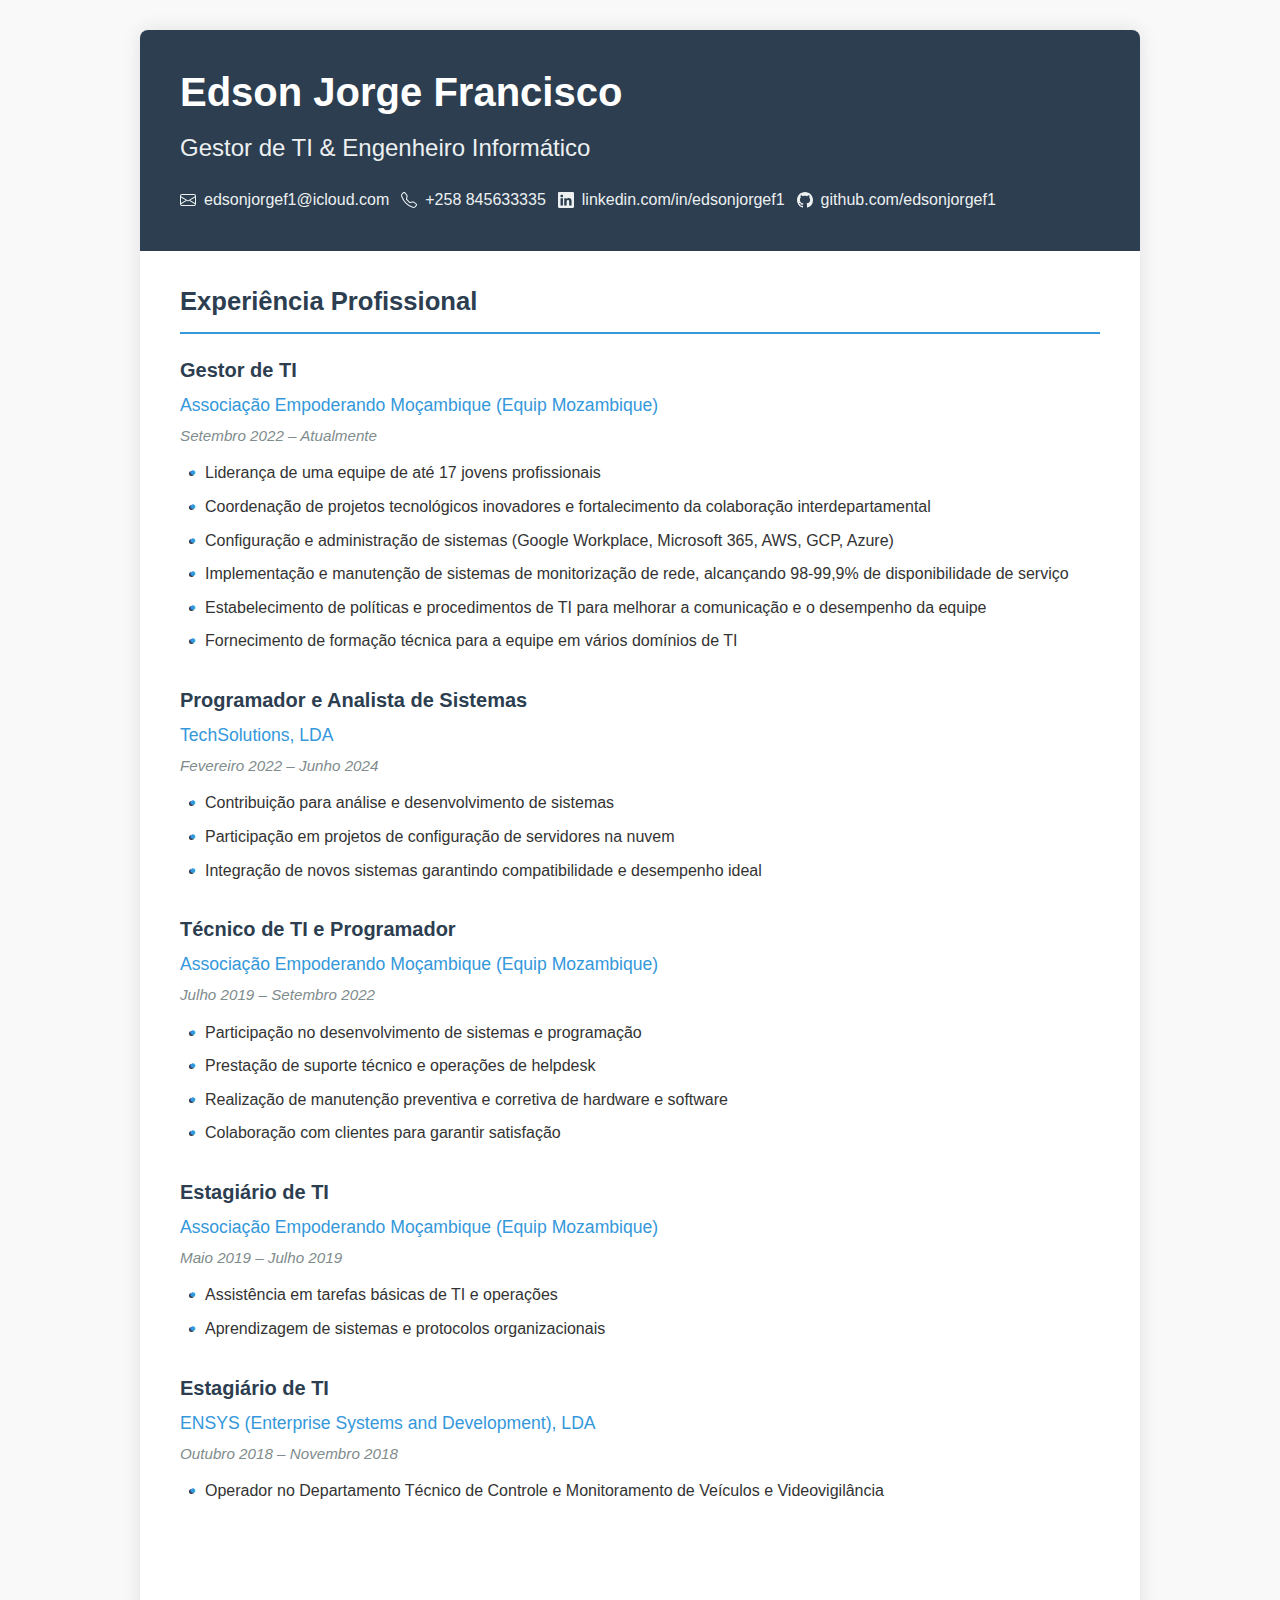
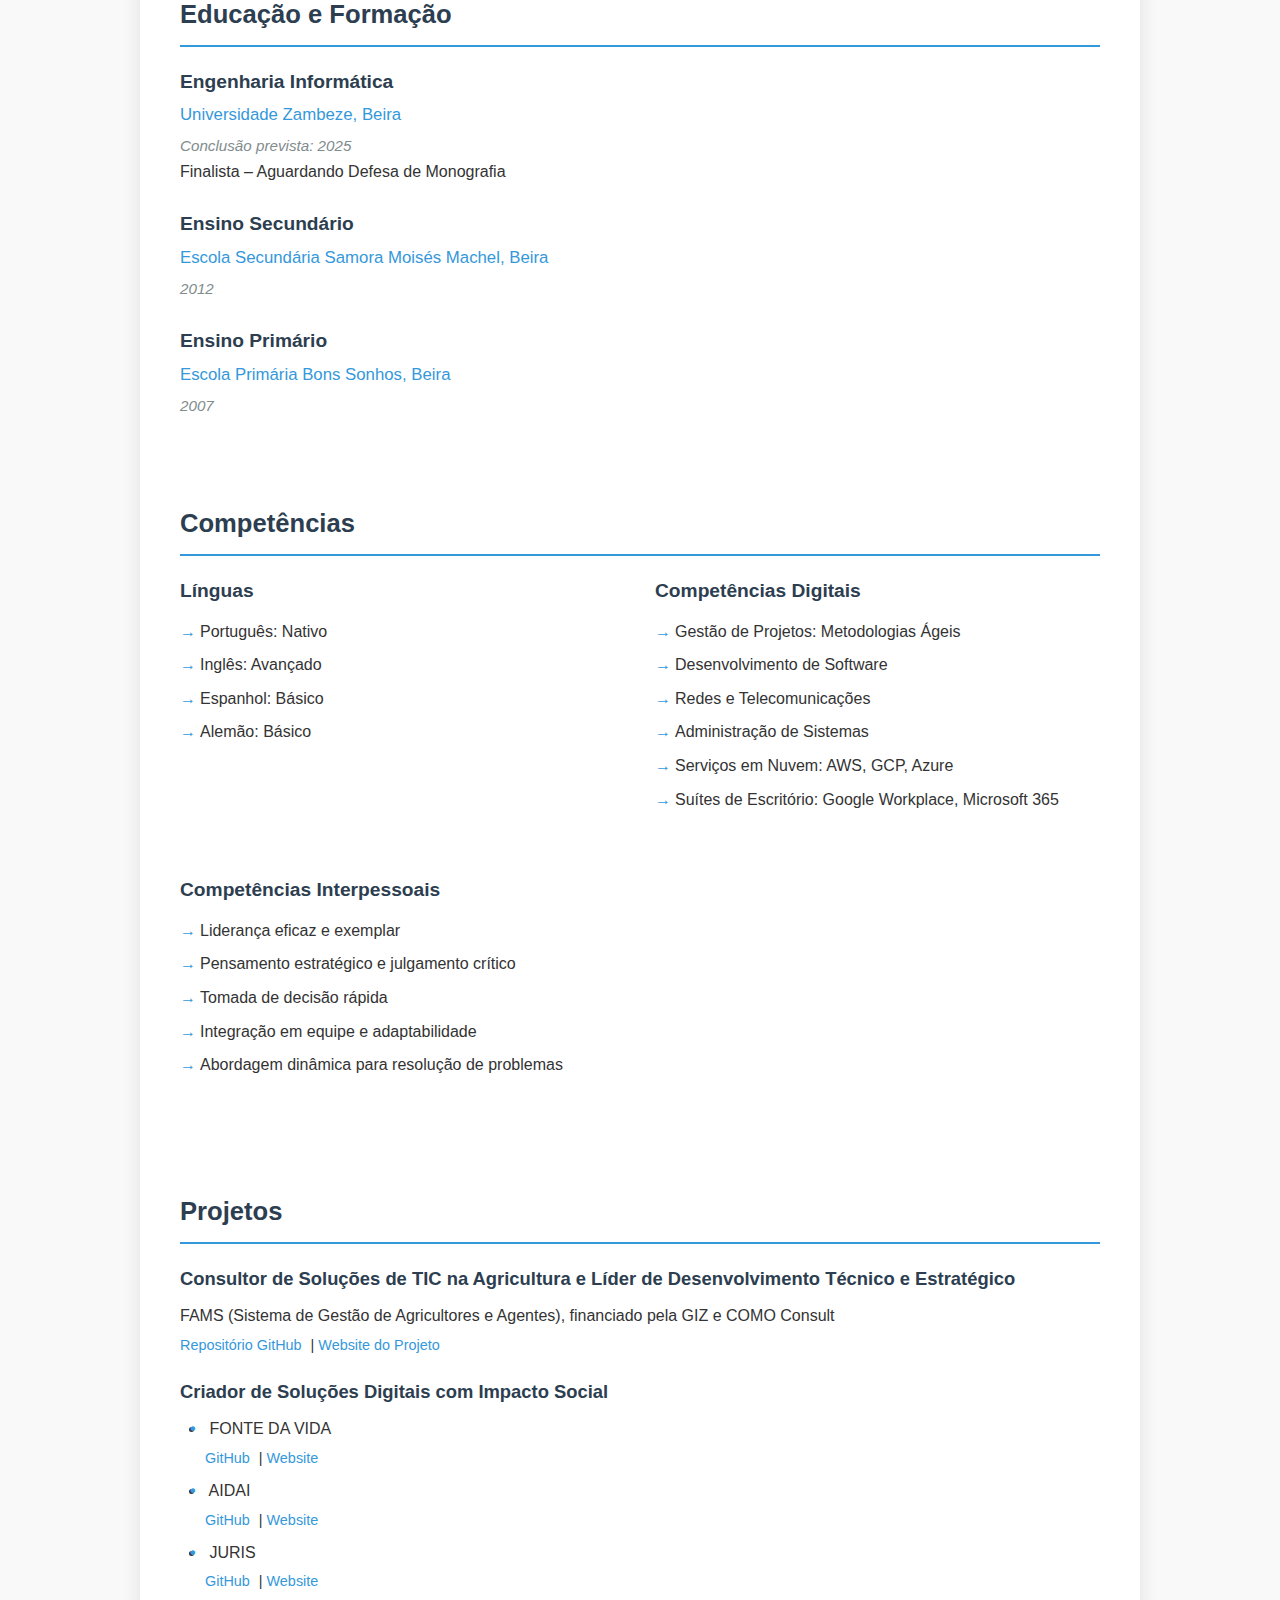
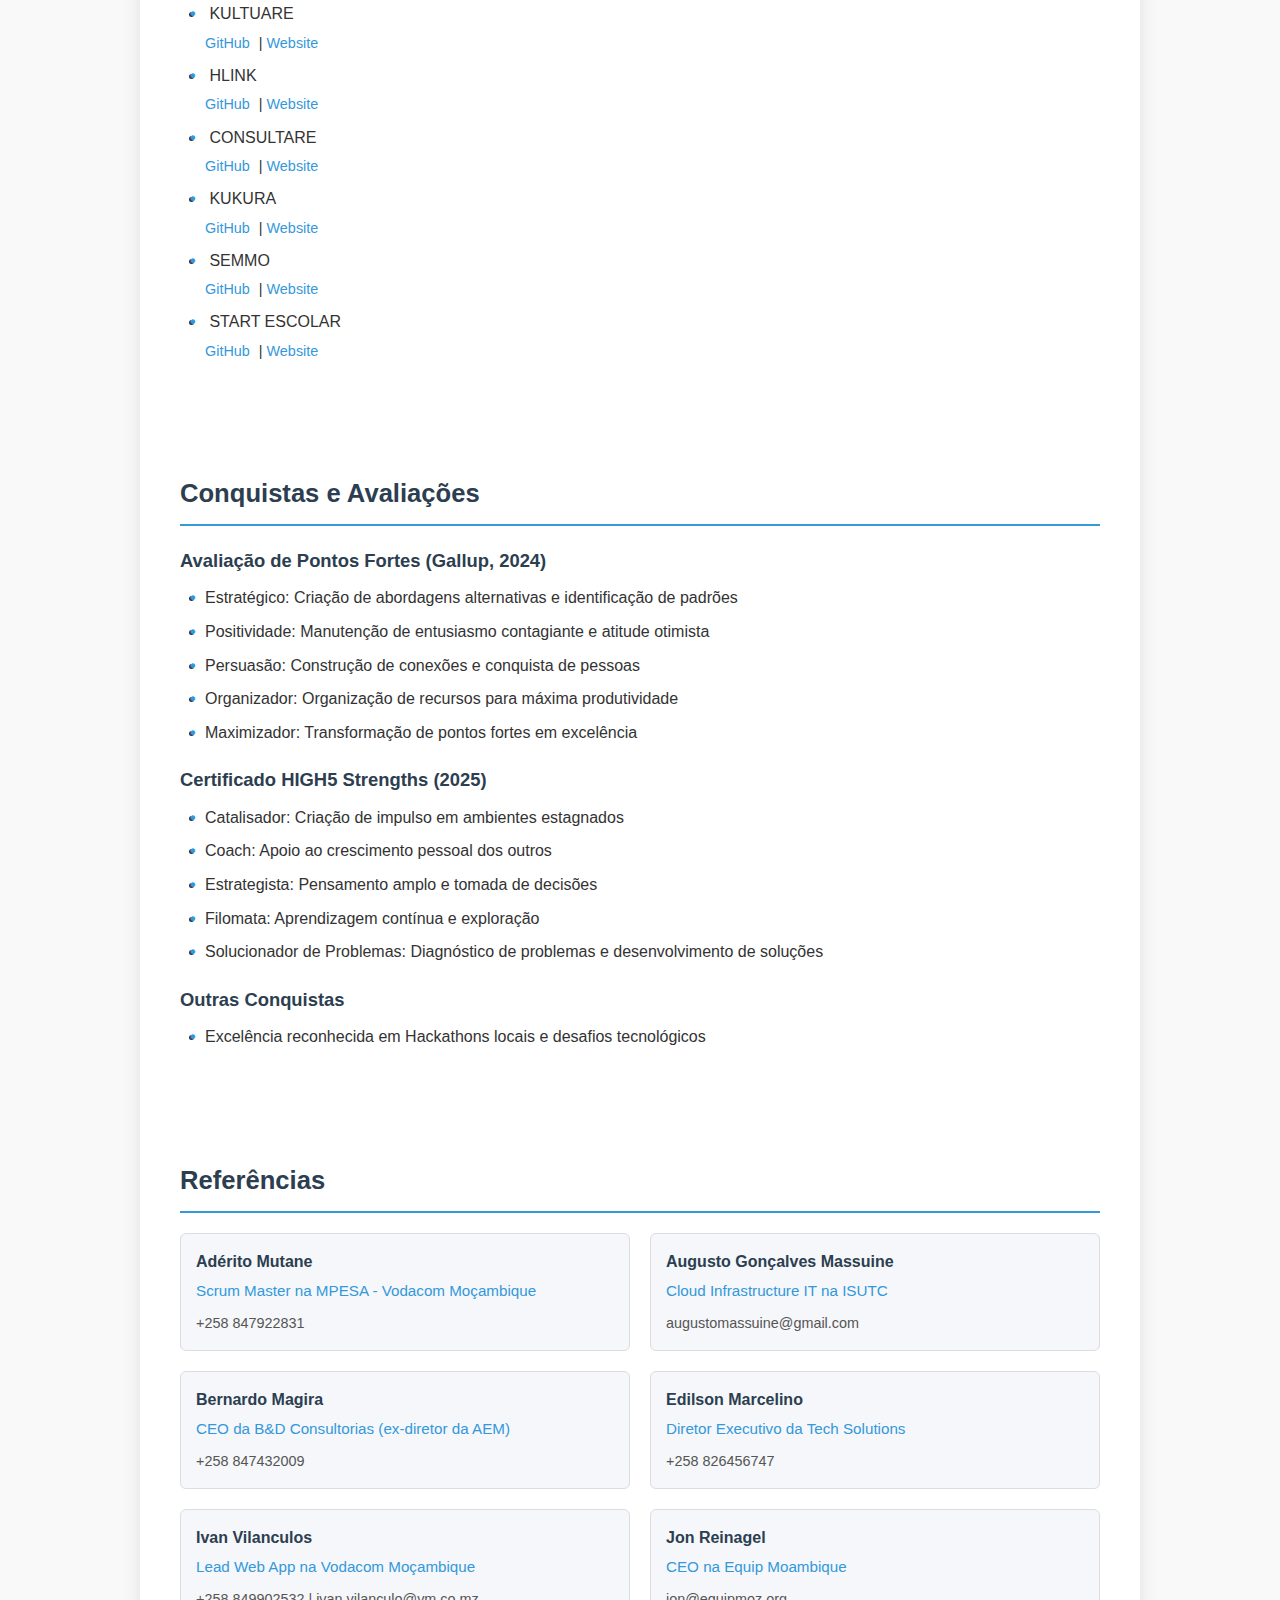
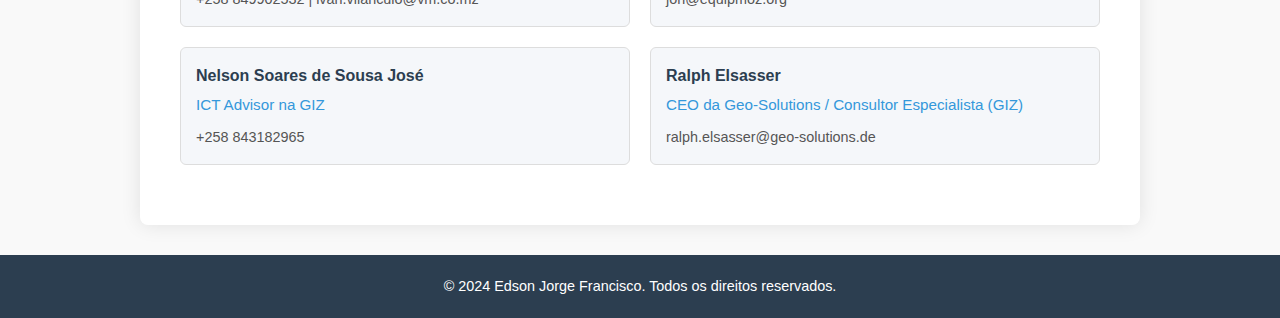
==== edson.html @ e9a7137c "new page" ====
<!DOCTYPE html>
<html lang="pt">
<head>
    <meta charset="UTF-8">
    <meta name="viewport" content="width=device-width, initial-scale=1.0">
    <title>CV Profissional - Edson Jorge Francisco</title>
    <style>
        :root {
            --primary-color: #2c3e50;
            --secondary-color: #3498db;
            --accent-color: #e74c3c;
            --text-color: #333;
            --light-bg: #f5f7fa;
            --border-color: #ddd;
        }
        
        * {
            margin: 0;
            padding: 0;
            box-sizing: border-box;
            font-family: 'Segoe UI', Tahoma, Geneva, Verdana, sans-serif;
        }
        
        body {
            background-color: #f9f9f9;
            color: var(--text-color);
            line-height: 1.6;
        }
        
        .container {
            max-width: 1000px;
            margin: 30px auto;
            background-color: white;
            box-shadow: 0 0 20px rgba(0,0,0,0.1);
            border-radius: 8px;
            overflow: hidden;
        }
        
        .header {
            background-color: var(--primary-color);
            color: white;
            padding: 30px 40px;
            display: flex;
            justify-content: space-between;
            align-items: flex-start;
        }
        
        .header-left h1 {
            font-size: 2.5rem;
            margin-bottom: 5px;
            font-weight: 600;
        }
        
        .header-left h2 {
            font-size: 1.5rem;
            font-weight: 400;
            color: #ecf0f1;
            margin-bottom: 20px;
        }
        
        .contact-info {
            display: flex;
            flex-wrap: wrap;
            gap: 12px;
            margin-top: 10px;
        }
        
        .contact-item {
            display: flex;
            align-items: center;
            margin-bottom: 8px;
            color: #ecf0f1;
        }
        
        .contact-item svg {
            margin-right: 8px;
            flex-shrink: 0;
        }
        
        .content-section {
            padding: 30px 40px;
        }
        
        .section-title {
            color: var(--primary-color);
            font-size: 1.6rem;
            font-weight: 600;
            margin-bottom: 20px;
            padding-bottom: 10px;
            border-bottom: 2px solid var(--secondary-color);
            position: relative;
        }
        
        .job {
            margin-bottom: 30px;
        }
        
        .job-title {
            font-size: 1.25rem;
            font-weight: 600;
            color: var(--primary-color);
            margin-bottom: 5px;
        }
        
        .job-company {
            font-size: 1.1rem;
            font-weight: 500;
            color: var(--secondary-color);
            margin-bottom: 5px;
        }
        
        .job-date {
            color: #7f8c8d;
            font-style: italic;
            margin-bottom: 12px;
            font-size: 0.95rem;
        }
        
        .job-description {
            margin-left: 25px;
        }
        
        .job-description li {
            margin-bottom: 8px;
            position: relative;
        }
        
        .job-description li::before {
            content: "•";
            color: var(--secondary-color);
            font-weight: bold;
            display: inline-block;
            width: 15px;
            margin-left: -15px;
        }
        
        .education {
            margin-bottom: 25px;
        }
        
        .education-title {
            font-size: 1.2rem;
            font-weight: 600;
            color: var(--primary-color);
            margin-bottom: 5px;
        }
        
        .education-institution {
            font-size: 1.05rem;
            color: var(--secondary-color);
            margin-bottom: 5px;
        }
        
        .education-date {
            color: #7f8c8d;
            font-style: italic;
            font-size: 0.95rem;
        }
        
        .skills-section {
            display: grid;
            grid-template-columns: repeat(auto-fill, minmax(300px, 1fr));
            gap: 30px;
            margin-bottom: 20px;
        }
        
        .skill-category {
            margin-bottom: 25px;
        }
        
        .skill-category h3 {
            color: var(--primary-color);
            font-size: 1.2rem;
            margin-bottom: 12px;
            font-weight: 600;
        }
        
        .skill-item {
            margin-bottom: 8px;
            position: relative;
            padding-left: 20px;
        }
        
        .skill-item::before {
            content: "→";
            color: var(--secondary-color);
            position: absolute;
            left: 0;
        }
        
        .projects-section, .achievements-section, .references-section {
            margin-bottom: 30px;
        }
        
        .project-item, .achievement-category {
            margin-bottom: 20px;
        }
        
        .project-item h3, .achievement-category h3 {
            color: var(--primary-color);
            font-size: 1.15rem;
            margin-bottom: 10px;
            font-weight: 600;
        }
        
        .achievement-items {
            margin-left: 25px;
        }
        
        .achievement-items li {
            margin-bottom: 8px;
            position: relative;
        }
        
        .achievement-items li::before {
            content: "•";
            color: var(--secondary-color);
            font-weight: bold;
            display: inline-block;
            width: 15px;
            margin-left: -15px;
        }
        
        .references-list {
            display: grid;
            grid-template-columns: repeat(auto-fill, minmax(300px, 1fr));
            gap: 20px;
        }
        
        .reference-item {
            border: 1px solid var(--border-color);
            border-radius: 6px;
            padding: 15px;
            background-color: var(--light-bg);
        }
        
        .reference-name {
            font-weight: 600;
            color: var(--primary-color);
            margin-bottom: 5px;
        }
        
        .reference-position {
            color: var(--secondary-color);
            font-size: 0.95rem;
            margin-bottom: 8px;
        }
        
        .reference-contact {
            font-size: 0.9rem;
            color: #555;
        }
        
        footer {
            text-align: center;
            padding: 20px;
            background-color: var(--primary-color);
            color: white;
            font-size: 0.9rem;
        }
        
        @media print {
            body {
                background-color: white;
            }
            
            .container {
                box-shadow: none;
                margin: 0;
                max-width: 100%;
            }
            
            .section-title {
                break-after: avoid;
            }
            
            .job, .education {
                break-inside: avoid;
            }
            
            footer {
                display: none;
            }
        }
        
        @media (max-width: 768px) {
            .header {
                flex-direction: column;
            }
            
            .container {
                margin: 10px;
            }
            
            .content-section {
                padding: 20px;
            }
            
            .skills-section, .references-list {
                grid-template-columns: 1fr;
            }
        }
        
        .project-links {
            margin-top: 5px;
            font-size: 0.9rem;
        }
        
        .project-links a {
            color: var(--secondary-color);
            text-decoration: none;
            margin-right: 5px;
        }
        
        .project-links a:hover {
            text-decoration: underline;
        }
    </style>
</head>
<body>
    <div class="container">
        <div class="header">
            <div class="header-left">
                <h1>Edson Jorge Francisco</h1>
                <h2>Gestor de TI &amp; Engenheiro Informático</h2>
                
                <div class="contact-info">
                    <div class="contact-item">
                        <svg xmlns="http://www.w3.org/2000/svg" width="16" height="16" fill="currentColor" viewBox="0 0 16 16">
                            <path d="M0 4a2 2 0 0 1 2-2h12a2 2 0 0 1 2 2v8a2 2 0 0 1-2 2H2a2 2 0 0 1-2-2V4zm2-1a1 1 0 0 0-1 1v.217l7 4.2 7-4.2V4a1 1 0 0 0-1-1H2zm13 2.383-4.758 2.855L15 11.114v-5.73zm-.034 6.878L9.271 8.82 8 9.583 6.728 8.82l-5.694 3.44A1 1 0 0 0 2 13h12a1 1 0 0 0 .966-.739zM1 11.114l4.758-2.876L1 5.383v5.73z"/>
                        </svg>
                        edsonjorgef1@icloud.com
                    </div>
                    
                    <div class="contact-item">
                        <svg xmlns="http://www.w3.org/2000/svg" width="16" height="16" fill="currentColor" viewBox="0 0 16 16">
                            <path d="M3.654 1.328a.678.678 0 0 0-1.015-.063L1.605 2.3c-.483.484-.661 1.169-.45 1.77a17.568 17.568 0 0 0 4.168 6.608 17.569 17.569 0 0 0 6.608 4.168c.601.211 1.286.033 1.77-.45l1.034-1.034a.678.678 0 0 0-.063-1.015l-2.307-1.794a.678.678 0 0 0-.58-.122l-2.19.547a1.745 1.745 0 0 1-1.657-.459L5.482 8.062a1.745 1.745 0 0 1-.46-1.657l.548-2.19a.678.678 0 0 0-.122-.58L3.654 1.328zM1.884.511a1.745 1.745 0 0 1 2.612.163L6.29 2.98c.329.423.445.974.315 1.494l-.547 2.19a.678.678 0 0 0 .178.643l2.457 2.457a.678.678 0 0 0 .644.178l2.189-.547a1.745 1.745 0 0 1 1.494.315l2.306 1.794c.829.645.905 1.87.163 2.611l-1.034 1.034c-.74.74-1.846 1.065-2.877.702a18.634 18.634 0 0 1-7.01-4.42 18.634 18.634 0 0 1-4.42-7.009c-.362-1.03-.037-2.137.703-2.877L1.885.511z"/>
                        </svg>
                        +258 845633335
                    </div>
                    
                    <div class="contact-item">
                        <svg xmlns="http://www.w3.org/2000/svg" width="16" height="16" fill="currentColor" viewBox="0 0 16 16">
                            <path d="M0 1.146C0 .513.526 0 1.175 0h13.65C15.474 0 16 .513 16 1.146v13.708c0 .633-.526 1.146-1.175 1.146H1.175C.526 16 0 15.487 0 14.854V1.146zm4.943 12.248V6.169H2.542v7.225h2.401zm-1.2-8.212c.837 0 1.358-.554 1.358-1.248-.015-.709-.52-1.248-1.342-1.248-.822 0-1.359.54-1.359 1.248 0 .694.521 1.248 1.327 1.248h.016zm4.908 8.212V9.359c0-.216.016-.432.08-.586.173-.431.568-.878 1.232-.878.869 0 1.216.662 1.216 1.634v3.865h2.401V9.25c0-2.22-1.184-3.252-2.764-3.252-1.274 0-1.845.7-2.165 1.193v.025h-.016a5.54 5.54 0 0 1 .016-.025V6.169h-2.4c.03.678 0 7.225 0 7.225h2.4z"/>
                        </svg>
                        <a href="https://www.linkedin.com/in/edsonjorgef1" style="color: #ecf0f1; text-decoration: none;">linkedin.com/in/edsonjorgef1</a>
                    </div>
                    
                    <div class="contact-item">
                        <svg xmlns="http://www.w3.org/2000/svg" width="16" height="16" fill="currentColor" viewBox="0 0 16 16">
                            <path d="M8 0C3.58 0 0 3.58 0 8c0 3.54 2.29 6.53 5.47 7.59.4.07.55-.17.55-.38 0-.19-.01-.82-.01-1.49-2.01.37-2.53-.49-2.69-.94-.09-.23-.48-.94-.82-1.13-.28-.15-.68-.52-.01-.53.63-.01 1.08.58 1.23.82.72 1.21 1.87.87 2.33.66.07-.52.28-.87.51-1.07-1.78-.2-3.64-.89-3.64-3.95 0-.87.31-1.59.82-2.15-.08-.2-.36-1.02.08-2.12 0 0 .67-.21 2.2.82.64-.18 1.32-.27 2-.27.68 0 1.36.09 2 .27 1.53-1.04 2.2-.82 2.2-.82.44 1.1.16 1.92.08 2.12.51.56.82 1.27.82 2.15 0 3.07-1.87 3.75-3.65 3.95.29.25.54.73.54 1.48 0 1.07-.01 1.93-.01 2.2 0 .21.15.46.55.38A8.012 8.012 0 0 0 16 8c0-4.42-3.58-8-8-8z"/>
                        </svg>
                        <a href="https://github.com/edsonjorgef1" style="color: #ecf0f1; text-decoration: none;">github.com/edsonjorgef1</a>
                    </div>
                </div>
            </div>
        </div>
        
        <div class="content-section">
            <h2 class="section-title">Experiência Profissional</h2>
            
            <div class="job">
                <h3 class="job-title">Gestor de TI</h3>
                <div class="job-company">Associação Empoderando Moçambique (Equip Mozambique)</div>
                <div class="job-date">Setembro 2022 – Atualmente</div>
                <ul class="job-description">
                    <li>Liderança de uma equipe de até 17 jovens profissionais</li>
                    <li>Coordenação de projetos tecnológicos inovadores e fortalecimento da colaboração interdepartamental</li>
                    <li>Configuração e administração de sistemas (Google Workplace, Microsoft 365, AWS, GCP, Azure)</li>
                    <li>Implementação e manutenção de sistemas de monitorização de rede, alcançando 98-99,9% de disponibilidade de serviço</li>
                    <li>Estabelecimento de políticas e procedimentos de TI para melhorar a comunicação e o desempenho da equipe</li>
                    <li>Fornecimento de formação técnica para a equipe em vários domínios de TI</li>
                </ul>
            </div>
            
            <div class="job">
                <h3 class="job-title">Programador e Analista de Sistemas</h3>
                <div class="job-company">TechSolutions, LDA</div>
                <div class="job-date">Fevereiro 2022 – Junho 2024</div>
                <ul class="job-description">
                    <li>Contribuição para análise e desenvolvimento de sistemas</li>
                    <li>Participação em projetos de configuração de servidores na nuvem</li>
                    <li>Integração de novos sistemas garantindo compatibilidade e desempenho ideal</li>
                </ul>
            </div>
            
            <div class="job">
                <h3 class="job-title">Técnico de TI e Programador</h3>
                <div class="job-company">Associação Empoderando Moçambique (Equip Mozambique)</div>
                <div class="job-date">Julho 2019 – Setembro 2022</div>
                <ul class="job-description">
                    <li>Participação no desenvolvimento de sistemas e programação</li>
                    <li>Prestação de suporte técnico e operações de helpdesk</li>
                    <li>Realização de manutenção preventiva e corretiva de hardware e software</li>
                    <li>Colaboração com clientes para garantir satisfação</li>
                </ul>
            </div>
            
            <div class="job">
                <h3 class="job-title">Estagiário de TI</h3>
                <div class="job-company">Associação Empoderando Moçambique (Equip Mozambique)</div>
                <div class="job-date">Maio 2019 – Julho 2019</div>
                <ul class="job-description">
                    <li>Assistência em tarefas básicas de TI e operações</li>
                    <li>Aprendizagem de sistemas e protocolos organizacionais</li>
                </ul>
            </div>
            
            <div class="job">
                <h3 class="job-title">Estagiário de TI</h3>
                <div class="job-company">ENSYS (Enterprise Systems and Development), LDA</div>
                <div class="job-date">Outubro 2018 – Novembro 2018</div>
                <ul class="job-description">
                    <li>Operador no Departamento Técnico de Controle e Monitoramento de Veículos e Videovigilância</li>
                </ul>
            </div>
        </div>
        
        <div class="content-section">
            <h2 class="section-title">Educação e Formação</h2>
            
            <div class="education">
                <h3 class="education-title">Engenharia Informática</h3>
                <div class="education-institution">Universidade Zambeze, Beira</div>
                <div class="education-date">Conclusão prevista: 2025</div>
                <div>Finalista – Aguardando Defesa de Monografia</div>
            </div>
            
            <div class="education">
                <h3 class="education-title">Ensino Secundário</h3>
                <div class="education-institution">Escola Secundária Samora Moisés Machel, Beira</div>
                <div class="education-date">2012</div>
            </div>
            
            <div class="education">
                <h3 class="education-title">Ensino Primário</h3>
                <div class="education-institution">Escola Primária Bons Sonhos, Beira</div>
                <div class="education-date">2007</div>
            </div>
        </div>
        
        <div class="content-section">
            <h2 class="section-title">Competências</h2>
            
            <div class="skills-section">
                <div class="skill-category">
                    <h3>Línguas</h3>
                    <div class="skill-item">Português: Nativo</div>
                    <div class="skill-item">Inglês: Avançado</div>
                    <div class="skill-item">Espanhol: Básico</div>
                    <div class="skill-item">Alemão: Básico</div>
                </div>
                
                <div class="skill-category">
                    <h3>Competências Digitais</h3>
                    <div class="skill-item">Gestão de Projetos: Metodologias Ágeis</div>
                    <div class="skill-item">Desenvolvimento de Software</div>
                    <div class="skill-item">Redes e Telecomunicações</div>
                    <div class="skill-item">Administração de Sistemas</div>
                    <div class="skill-item">Serviços em Nuvem: AWS, GCP, Azure</div>
                    <div class="skill-item">Suítes de Escritório: Google Workplace, Microsoft 365</div>
                </div>
                
                <div class="skill-category">
                    <h3>Competências Interpessoais</h3>
                    <div class="skill-item">Liderança eficaz e exemplar</div>
                    <div class="skill-item">Pensamento estratégico e julgamento crítico</div>
                    <div class="skill-item">Tomada de decisão rápida</div>
                    <div class="skill-item">Integração em equipe e adaptabilidade</div>
                    <div class="skill-item">Abordagem dinâmica para resolução de problemas</div>
                </div>
            </div>
        </div>
        
        <div class="content-section projects-section">
            <h2 class="section-title">Projetos</h2>
            
            <div class="project-item">
                <h3>Consultor de Soluções de TIC na Agricultura e Líder de Desenvolvimento Técnico e Estratégico</h3>
                <p>FAMS (Sistema de Gestão de Agricultores e Agentes), financiado pela GIZ e COMO Consult</p>
                <div class="project-links">
                    <a href="https://github.com/edsonjorgef1/fams-desktop" target="_blank">Repositório GitHub</a> |
                    <a href="https://fams.equipmoz.org" target="_blank">Website do Projeto</a>
                </div>
            </div>
            
            <div class="project-item">
                <h3>Criador de Soluções Digitais com Impacto Social</h3>
                <ul class="job-description">
                    <li>
                        FONTE DA VIDA
                        <div class="project-links">
                            <a href="https://github.com/edsonjorgef1/fonte-da-vida" target="_blank">GitHub</a> |
                            <a href="https://fontedavida.equipmoz.org" target="_blank">Website</a>
                        </div>
                    </li>
                    <li>
                        AIDAI
                        <div class="project-links">
                            <a href="https://github.com/edsonjorgef1/aidai" target="_blank">GitHub</a> |
                            <a href="https://aidai.equipmoz.org" target="_blank">Website</a>
                        </div>
                    </li>
                    <li>
                        JURIS
                        <div class="project-links">
                            <a href="https://github.com/edsonjorgef1/juris" target="_blank">GitHub</a> |
                            <a href="https://juris.equipmoz.org" target="_blank">Website</a>
                        </div>
                    </li>
                    <li>
                        KULTUARE
                        <div class="project-links">
                            <a href="https://github.com/edsonjorgef1/kultuare" target="_blank">GitHub</a> |
                            <a href="https://kultuare.equipmoz.org" target="_blank">Website</a>
                        </div>
                    </li>
                    <li>
                        HLINK
                        <div class="project-links">
                            <a href="https://github.com/edsonjorgef1/hlink" target="_blank">GitHub</a> |
                            <a href="https://hlink.equipmoz.org" target="_blank">Website</a>
                        </div>
                    </li>
                    <li>
                        CONSULTARE
                        <div class="project-links">
                            <a href="https://github.com/edsonjorgef1/consultare" target="_blank">GitHub</a> |
                            <a href="https://consultare.equipmoz.org" target="_blank">Website</a>
                        </div>
                    </li>
                    <li>
                        KUKURA
                        <div class="project-links">
                            <a href="https://github.com/edsonjorgef1/kukura" target="_blank">GitHub</a> |
                            <a href="https://kukura.equipmoz.org" target="_blank">Website</a>
                        </div>
                    </li>
                    <li>
                        SEMMO
                        <div class="project-links">
                            <a href="https://github.com/edsonjorgef1/semmo" target="_blank">GitHub</a> |
                            <a href="https://semmo.equipmoz.org" target="_blank">Website</a>
                        </div>
                    </li>
                    <li>
                        START ESCOLAR
                        <div class="project-links">
                            <a href="https://github.com/edsonjorgef1/start-escolar" target="_blank">GitHub</a> |
                            <a href="https://startescolar.equipmoz.org" target="_blank">Website</a>
                        </div>
                    </li>
                </ul>
            </div>
        </div>
        
        <div class="content-section achievements-section">
            <h2 class="section-title">Conquistas e Avaliações</h2>
            
            <div class="achievement-category">
                <h3>Avaliação de Pontos Fortes (Gallup, 2024)</h3>
                <ul class="achievement-items">
                    <li>Estratégico: Criação de abordagens alternativas e identificação de padrões</li>
                    <li>Positividade: Manutenção de entusiasmo contagiante e atitude otimista</li>
                    <li>Persuasão: Construção de conexões e conquista de pessoas</li>
                    <li>Organizador: Organização de recursos para máxima produtividade</li>
                    <li>Maximizador: Transformação de pontos fortes em excelência</li>
                </ul>
            </div>
            
            <div class="achievement-category">
                <h3>Certificado HIGH5 Strengths (2025)</h3>
                <ul class="achievement-items">
                    <li>Catalisador: Criação de impulso em ambientes estagnados</li>
                    <li>Coach: Apoio ao crescimento pessoal dos outros</li>
                    <li>Estrategista: Pensamento amplo e tomada de decisões</li>
                    <li>Filomata: Aprendizagem contínua e exploração</li>
                    <li>Solucionador de Problemas: Diagnóstico de problemas e desenvolvimento de soluções</li>
                </ul>
            </div>
            
            <div class="achievement-category">
                <h3>Outras Conquistas</h3>
                <ul class="achievement-items">
                    <li>Excelência reconhecida em Hackathons locais e desafios tecnológicos</li>
                </ul>
            </div>
        </div>
        
        <div class="content-section references-section">
            <h2 class="section-title">Referências</h2>
            
            <div class="references-list">
                <div class="reference-item">
                    <div class="reference-name">Adérito Mutane</div>
                    <div class="reference-position">Scrum Master na MPESA - Vodacom Moçambique</div>
                    <div class="reference-contact">+258 847922831</div>
                </div>
                
                <div class="reference-item">
                    <div class="reference-name">Augusto Gonҫalves Massuine</div>
                    <div class="reference-position">Cloud Infrastructure IT na ISUTC</div>
                    <div class="reference-contact">augustomassuine@gmail.com</div>
                </div>
                
                <div class="reference-item">
                    <div class="reference-name">Bernardo Magira</div>
                    <div class="reference-position">CEO da B&D Consultorias (ex-diretor da AEM)</div>
                    <div class="reference-contact">+258 847432009</div>
                </div>
                
                <div class="reference-item">
                    <div class="reference-name">Edilson Marcelino</div>
                    <div class="reference-position">Diretor Executivo da Tech Solutions</div>
                    <div class="reference-contact">+258 826456747</div>
                </div>
                
                <div class="reference-item">
                    <div class="reference-name">Ivan Vilanculos</div>
                    <div class="reference-position">Lead Web App na Vodacom Moçambique</div>
                    <div class="reference-contact">+258 849902532 | ivan.vilanculo@vm.co.mz</div>
                </div>

                <div class="reference-item">
                    <div class="reference-name">Jon Reinagel</div>
                    <div class="reference-position">CEO na Equip Moambique</div>
                    <div class="reference-contact">jon@equipmoz.org</div>
                </div>
                
                <div class="reference-item">
                    <div class="reference-name">Nelson Soares de Sousa José</div>
                    <div class="reference-position"> ICT Advisor na GIZ</div>
                    <div class="reference-contact">+258 843182965</div>
                </div>
                
                <div class="reference-item">
                    <div class="reference-name">Ralph Elsasser</div>
                    <div class="reference-position">CEO da Geo-Solutions / Consultor Especialista (GIZ)</div>
                    <div class="reference-contact">ralph.elsasser@geo-solutions.de</div>
                </div>
            </div>
        </div>
    </div>
    
    <footer>
        <p>&copy; 2024 Edson Jorge Francisco. Todos os direitos reservados.</p>
    </footer>
</body>
</html>
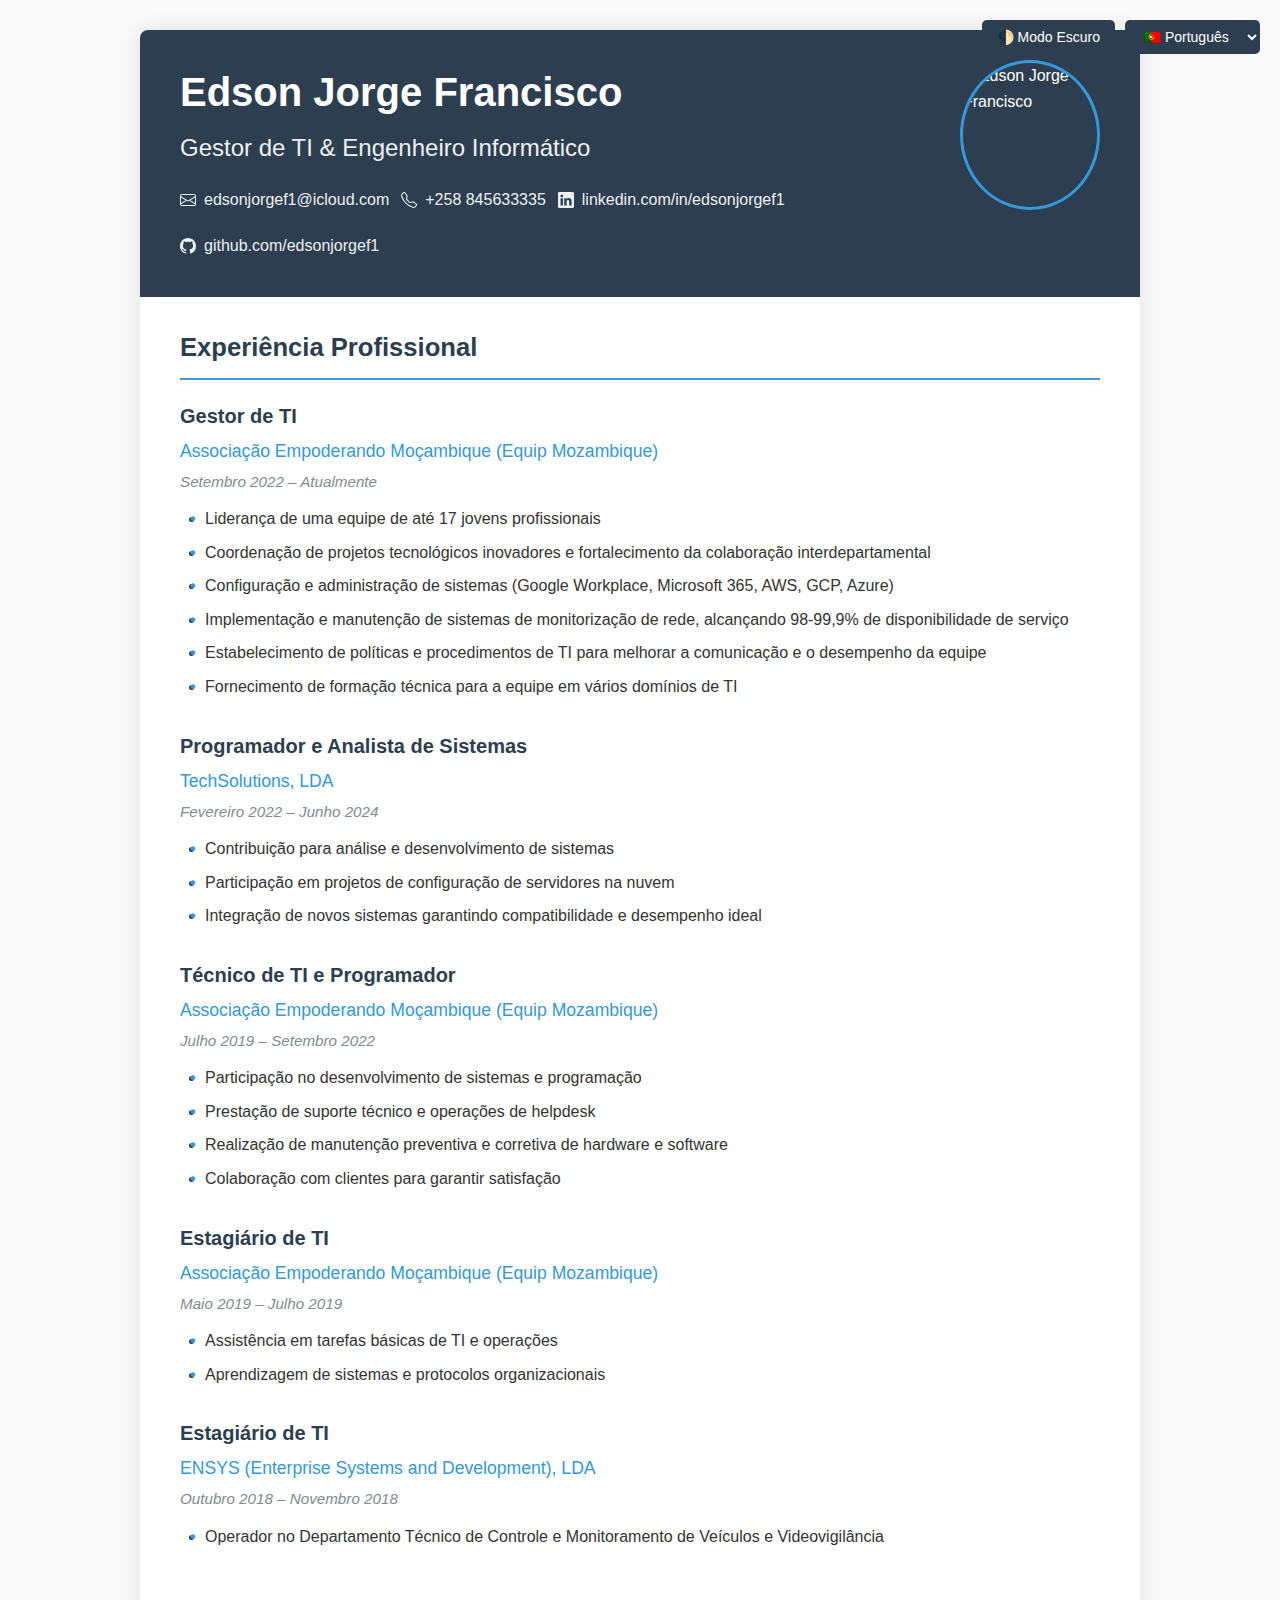
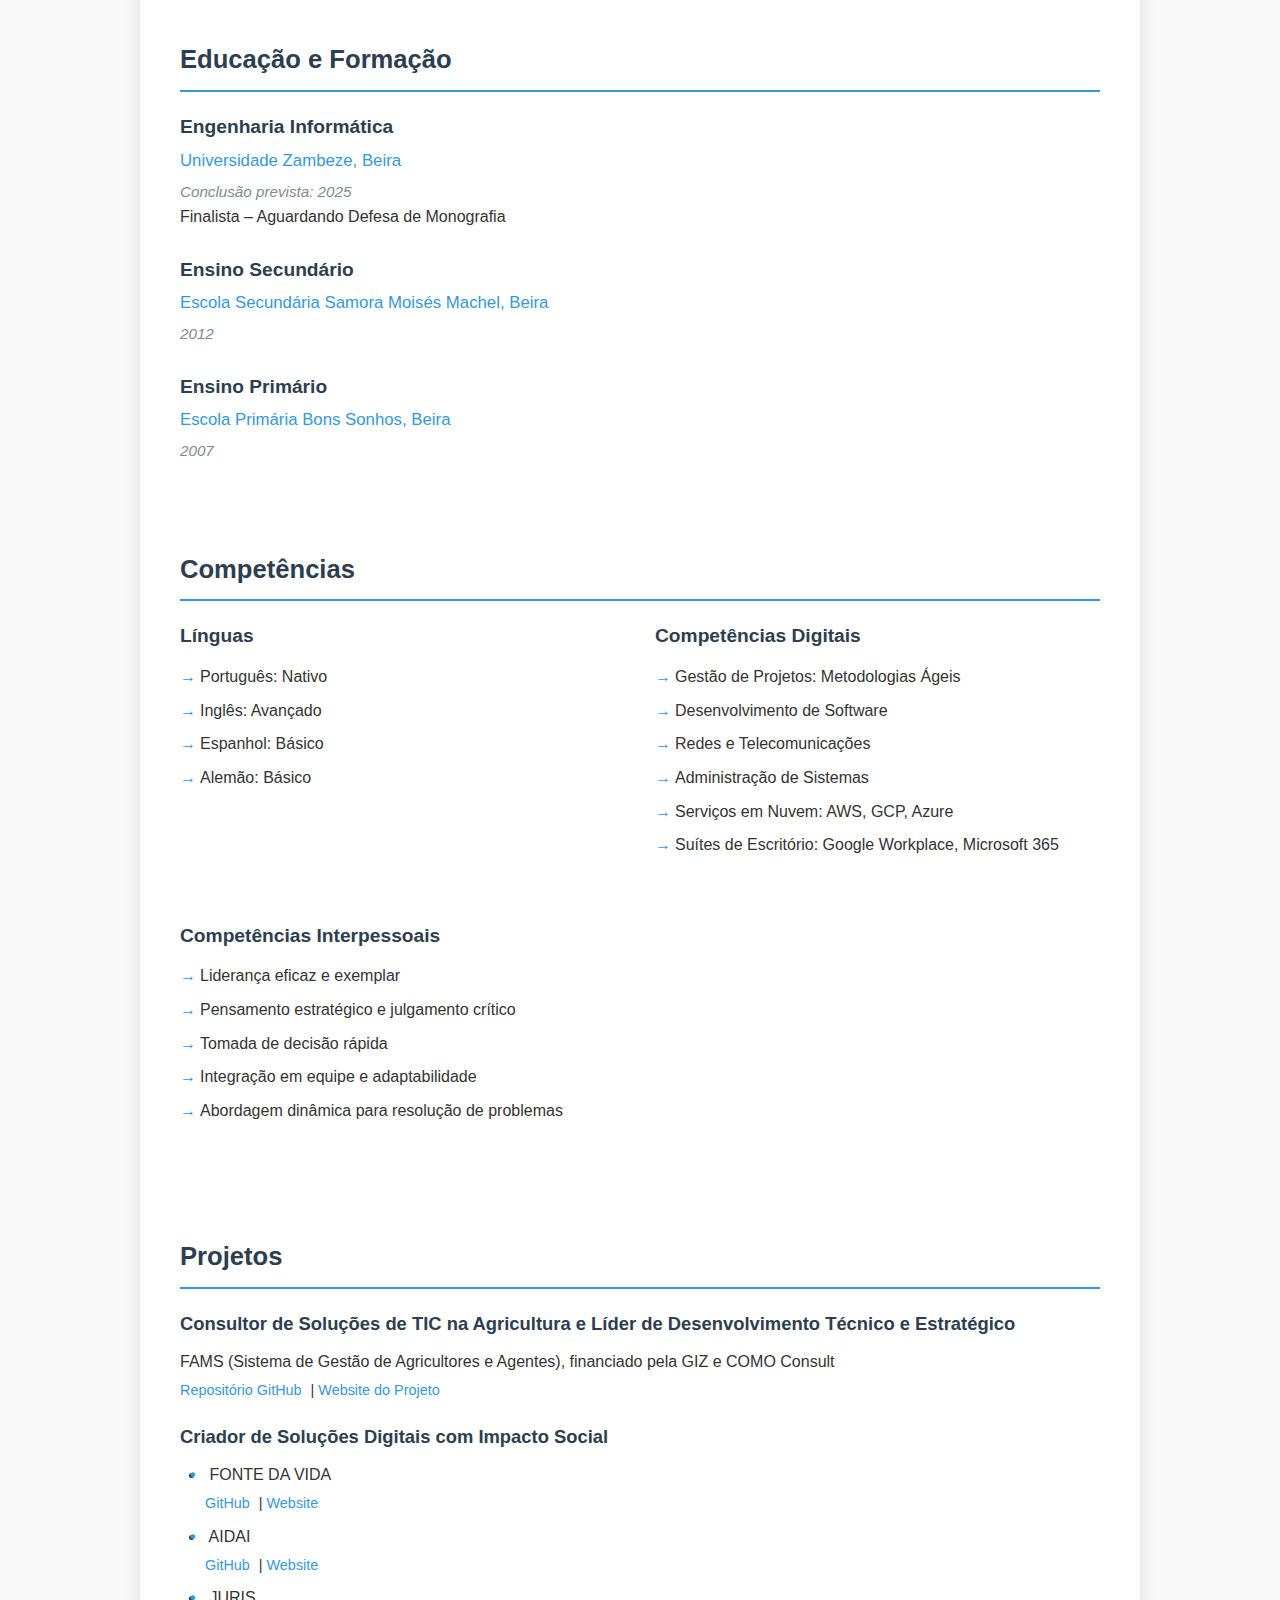
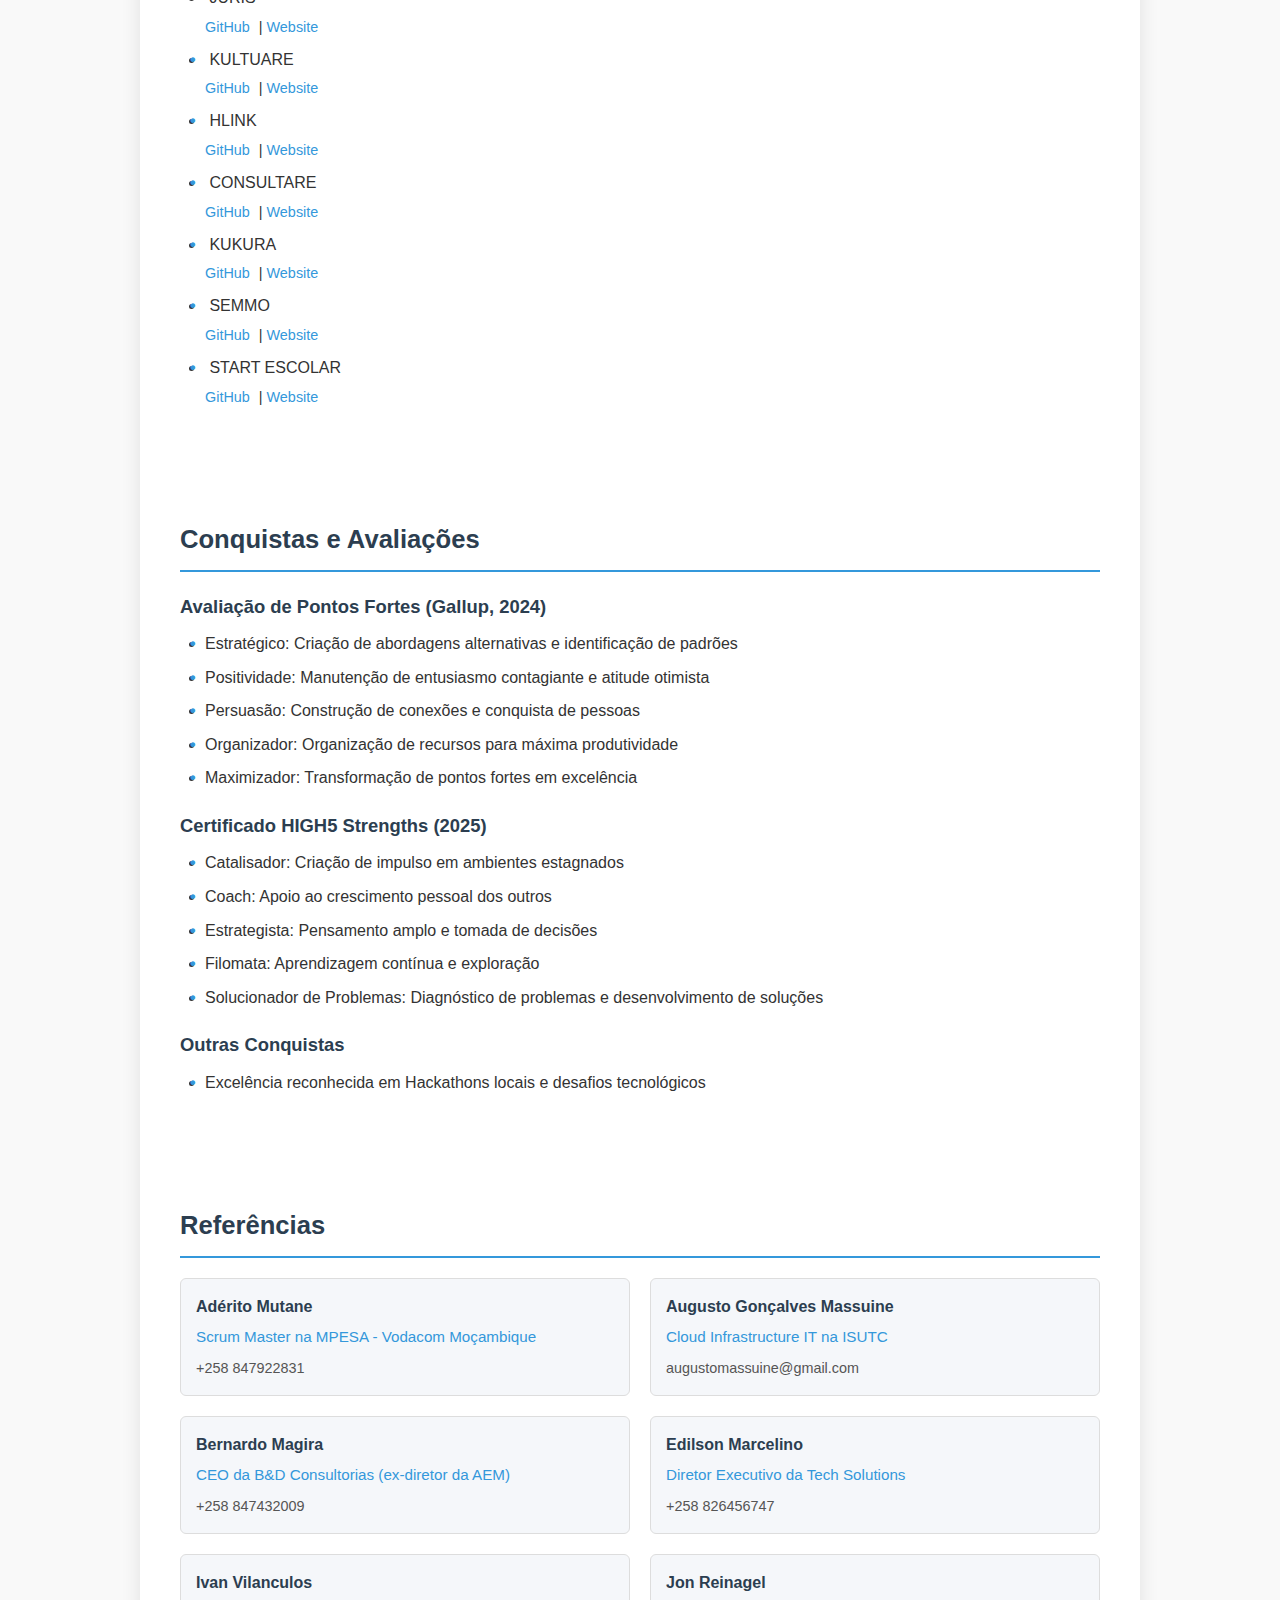
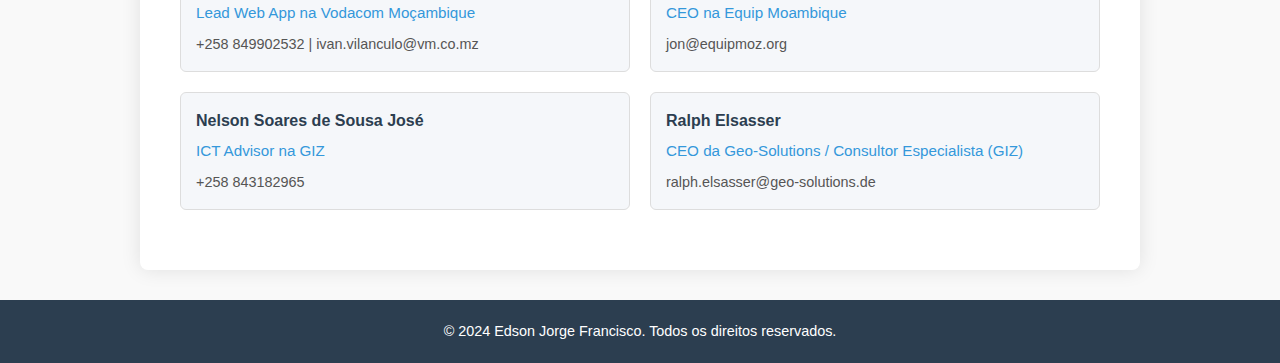
==== commit bedf1f4d: "darkmode and profile image" ====
--- a/edson.html
+++ b/edson.html
@@ -12,6 +12,19 @@
             --text-color: #333;
             --light-bg: #f5f7fa;
             --border-color: #ddd;
+            --header-bg: #2c3e50;
+            --container-bg: white;
+        }
+
+        [data-theme="dark"] {
+            --primary-color: #3498db;
+            --secondary-color: #2ecc71;
+            --accent-color: #e74c3c;
+            --text-color: #ecf0f1;
+            --light-bg: #2c3e50;
+            --border-color: #34495e;
+            --header-bg: #1a252f;
+            --container-bg: #2c3e50;
         }
         
         * {
@@ -19,6 +32,7 @@
             padding: 0;
             box-sizing: border-box;
             font-family: 'Segoe UI', Tahoma, Geneva, Verdana, sans-serif;
+            transition: background-color 0.3s, color 0.3s;
         }
         
         body {
@@ -30,19 +44,52 @@
         .container {
             max-width: 1000px;
             margin: 30px auto;
-            background-color: white;
+            background-color: var(--container-bg);
             box-shadow: 0 0 20px rgba(0,0,0,0.1);
             border-radius: 8px;
             overflow: hidden;
         }
         
         .header {
-            background-color: var(--primary-color);
+            background-color: var(--header-bg);
             color: white;
             padding: 30px 40px;
             display: flex;
             justify-content: space-between;
             align-items: flex-start;
+        }
+
+        .profile-image {
+            width: 150px;
+            height: 150px;
+            border-radius: 50%;
+            border: 3px solid var(--secondary-color);
+            object-fit: cover;
+            margin-left: 20px;
+        }
+
+        .controls {
+            position: fixed;
+            top: 20px;
+            right: 20px;
+            display: flex;
+            gap: 10px;
+            z-index: 1000;
+        }
+
+        .theme-toggle, .lang-toggle {
+            background-color: var(--primary-color);
+            color: white;
+            border: none;
+            padding: 8px 15px;
+            border-radius: 5px;
+            cursor: pointer;
+            font-size: 14px;
+            transition: background-color 0.3s;
+        }
+
+        .theme-toggle:hover, .lang-toggle:hover {
+            background-color: var(--secondary-color);
         }
         
         .header-left h1 {
@@ -315,9 +362,50 @@
         .project-links a:hover {
             text-decoration: underline;
         }
+
+        [data-theme="dark"] .container {
+            background-color: var(--container-bg);
+        }
+
+        [data-theme="dark"] .header {
+            background-color: var(--header-bg);
+        }
+
+        [data-theme="dark"] .reference-item {
+            background-color: var(--light-bg);
+            border-color: var(--border-color);
+        }
+
+        [data-theme="dark"] .section-title {
+            color: var(--primary-color);
+            border-bottom-color: var(--secondary-color);
+        }
+
+        [data-theme="dark"] .job-title,
+        [data-theme="dark"] .education-title,
+        [data-theme="dark"] .skill-category h3,
+        [data-theme="dark"] .project-item h3,
+        [data-theme="dark"] .achievement-category h3 {
+            color: var(--primary-color);
+        }
+
+        [data-theme="dark"] .job-company,
+        [data-theme="dark"] .education-institution,
+        [data-theme="dark"] .reference-position {
+            color: var(--secondary-color);
+        }
     </style>
 </head>
 <body>
+    <div class="controls">
+        <button class="theme-toggle" onclick="toggleTheme()">🌓 Modo Escuro</button>
+        <select class="lang-toggle" onchange="changeLanguage(this.value)">
+            <option value="pt">🇵🇹 Português</option>
+            <option value="en">🇬🇧 English</option>
+            <option value="es">🇪🇸 Español</option>
+        </select>
+    </div>
+
     <div class="container">
         <div class="header">
             <div class="header-left">
@@ -354,6 +442,7 @@
                     </div>
                 </div>
             </div>
+            <img src="profile.jpg" alt="Edson Jorge Francisco" class="profile-image">
         </div>
         
         <div class="content-section">
@@ -645,5 +734,71 @@
     <footer>
         <p>&copy; 2024 Edson Jorge Francisco. Todos os direitos reservados.</p>
     </footer>
+
+    <script src="translations.js"></script>
+    <script>
+        // Theme toggling
+        function toggleTheme() {
+            const body = document.body;
+            const currentTheme = body.getAttribute('data-theme');
+            const newTheme = currentTheme === 'dark' ? 'light' : 'dark';
+            body.setAttribute('data-theme', newTheme);
+            localStorage.setItem('theme', newTheme);
+        }
+
+        // Language switching
+        function changeLanguage(lang) {
+            document.documentElement.lang = lang;
+            localStorage.setItem('language', lang);
+            
+            // Update title
+            document.title = translations[lang].title;
+            
+            // Update role
+            document.querySelector('.header-left h2').textContent = translations[lang].role;
+            
+            // Update section titles
+            document.querySelectorAll('.section-title').forEach(title => {
+                const section = title.textContent.toLowerCase();
+                if (section.includes('experiência')) {
+                    title.textContent = translations[lang].sections.experience;
+                } else if (section.includes('educação')) {
+                    title.textContent = translations[lang].sections.education;
+                } else if (section.includes('competências')) {
+                    title.textContent = translations[lang].sections.skills;
+                } else if (section.includes('projetos')) {
+                    title.textContent = translations[lang].sections.projects;
+                } else if (section.includes('conquistas')) {
+                    title.textContent = translations[lang].sections.achievements;
+                } else if (section.includes('referências')) {
+                    title.textContent = translations[lang].sections.references;
+                }
+            });
+            
+            // Update skill categories
+            document.querySelectorAll('.skill-category h3').forEach(category => {
+                const text = category.textContent.toLowerCase();
+                if (text.includes('línguas')) {
+                    category.textContent = translations[lang].skills.languages;
+                } else if (text.includes('digitais')) {
+                    category.textContent = translations[lang].skills.digital;
+                } else if (text.includes('interpessoais')) {
+                    category.textContent = translations[lang].skills.interpersonal;
+                }
+            });
+            
+            // Update footer
+            document.querySelector('footer p').textContent = translations[lang].footer;
+        }
+
+        // Initialize theme and language from localStorage
+        document.addEventListener('DOMContentLoaded', () => {
+            const savedTheme = localStorage.getItem('theme') || 'light';
+            const savedLang = localStorage.getItem('language') || 'pt';
+            
+            document.body.setAttribute('data-theme', savedTheme);
+            changeLanguage(savedLang);
+        });
+    </script>
 </body>
 </html>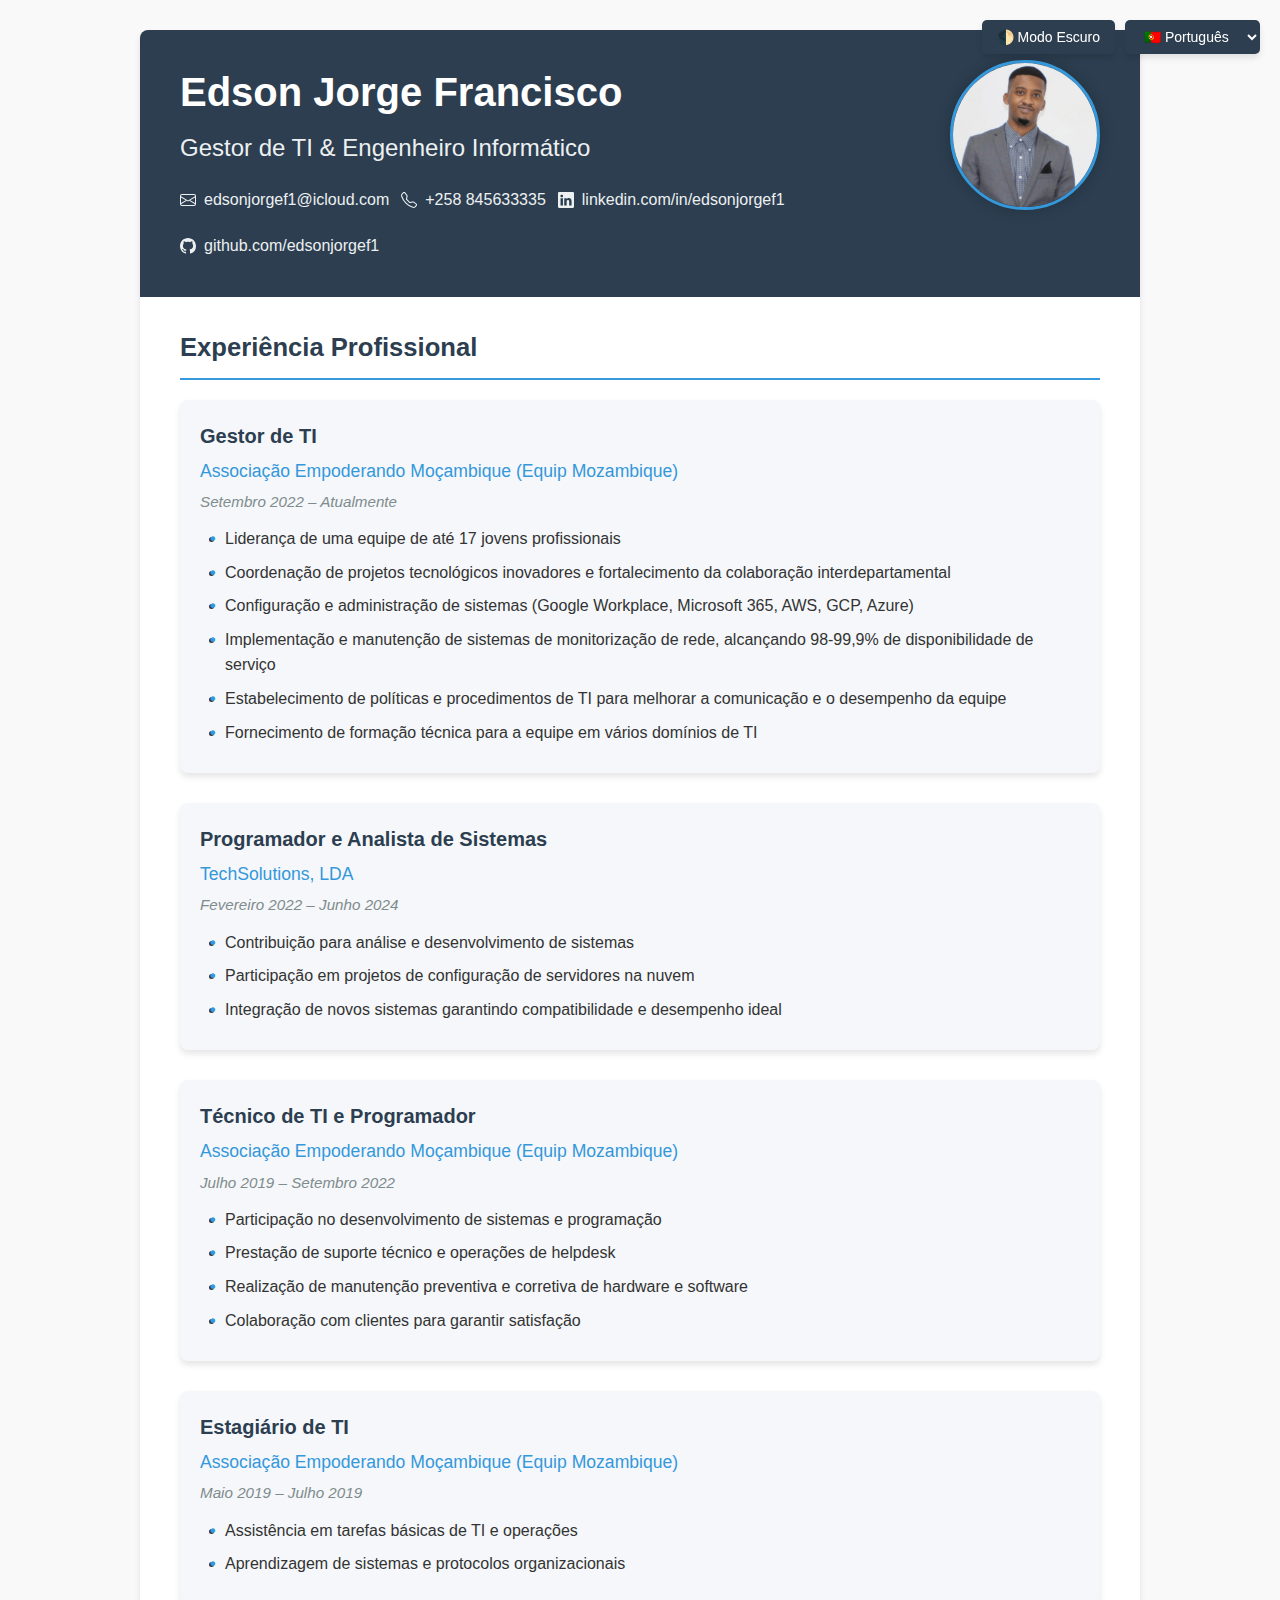
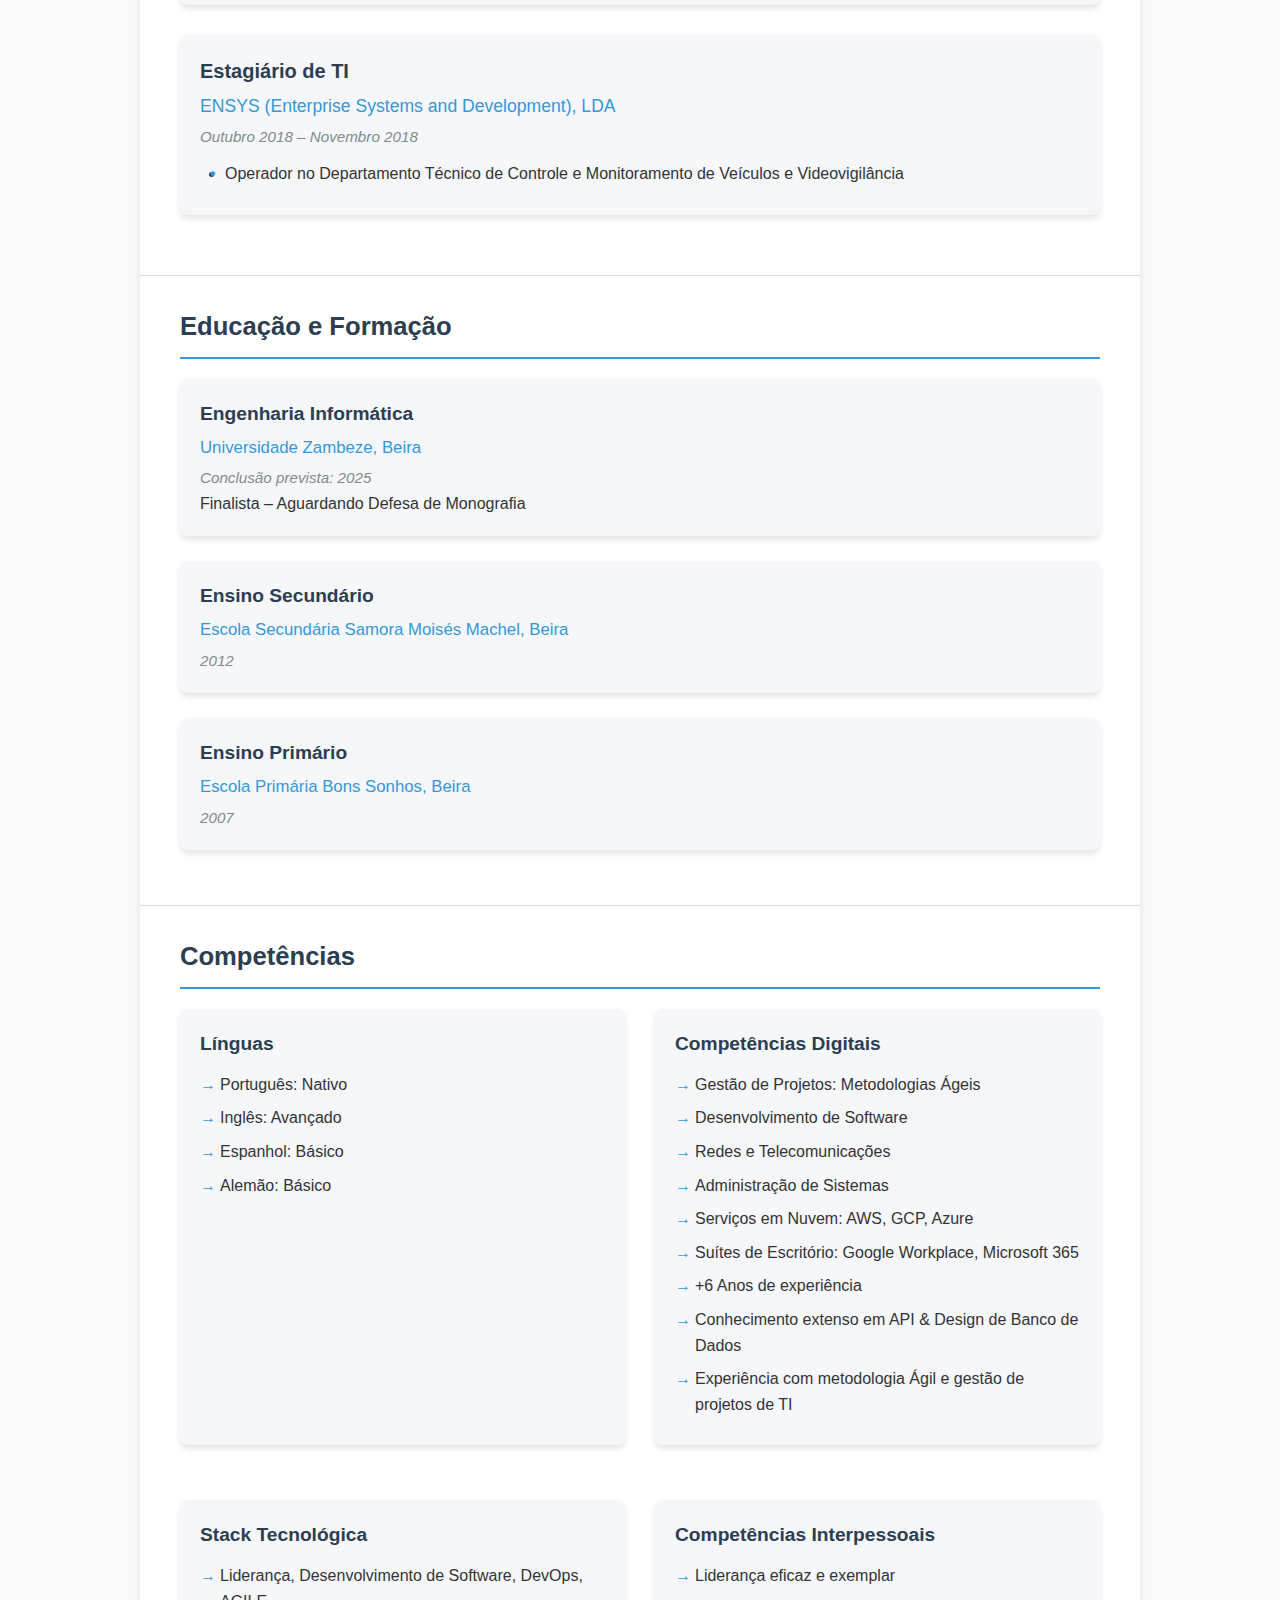
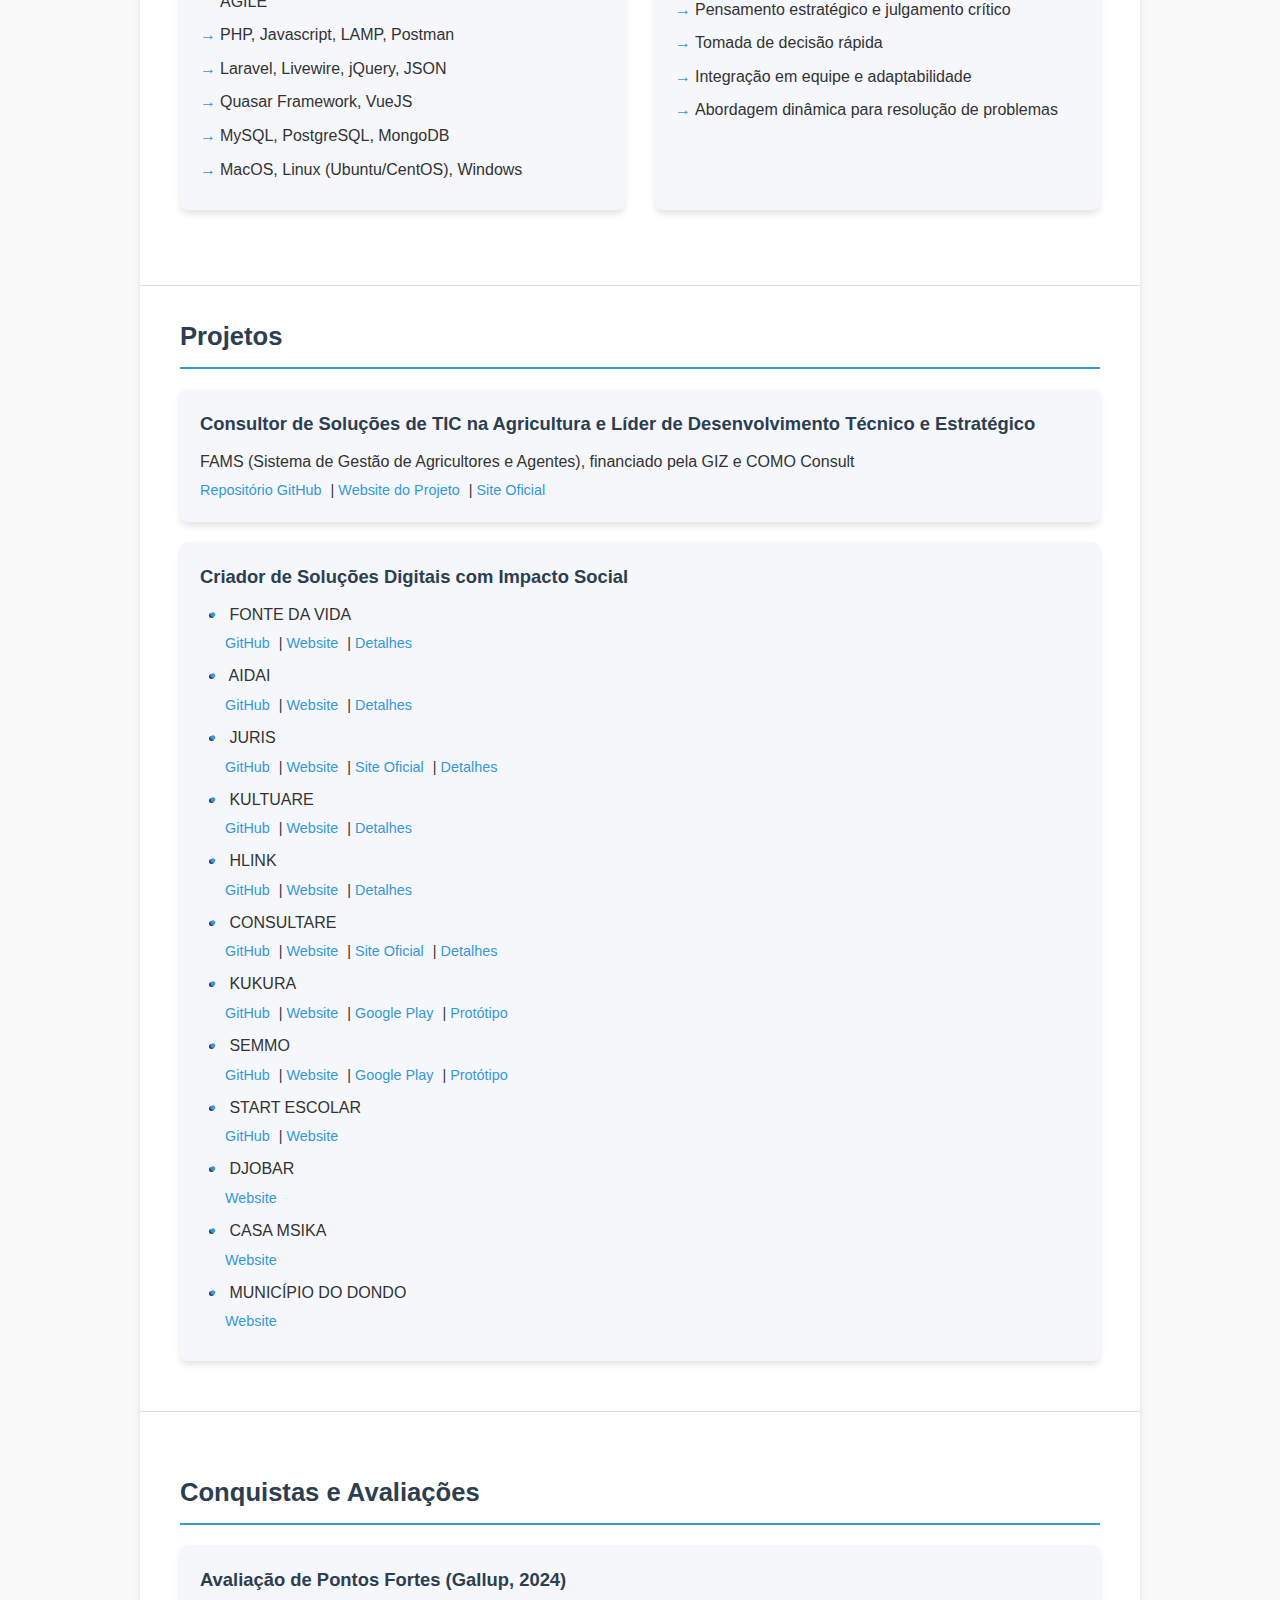
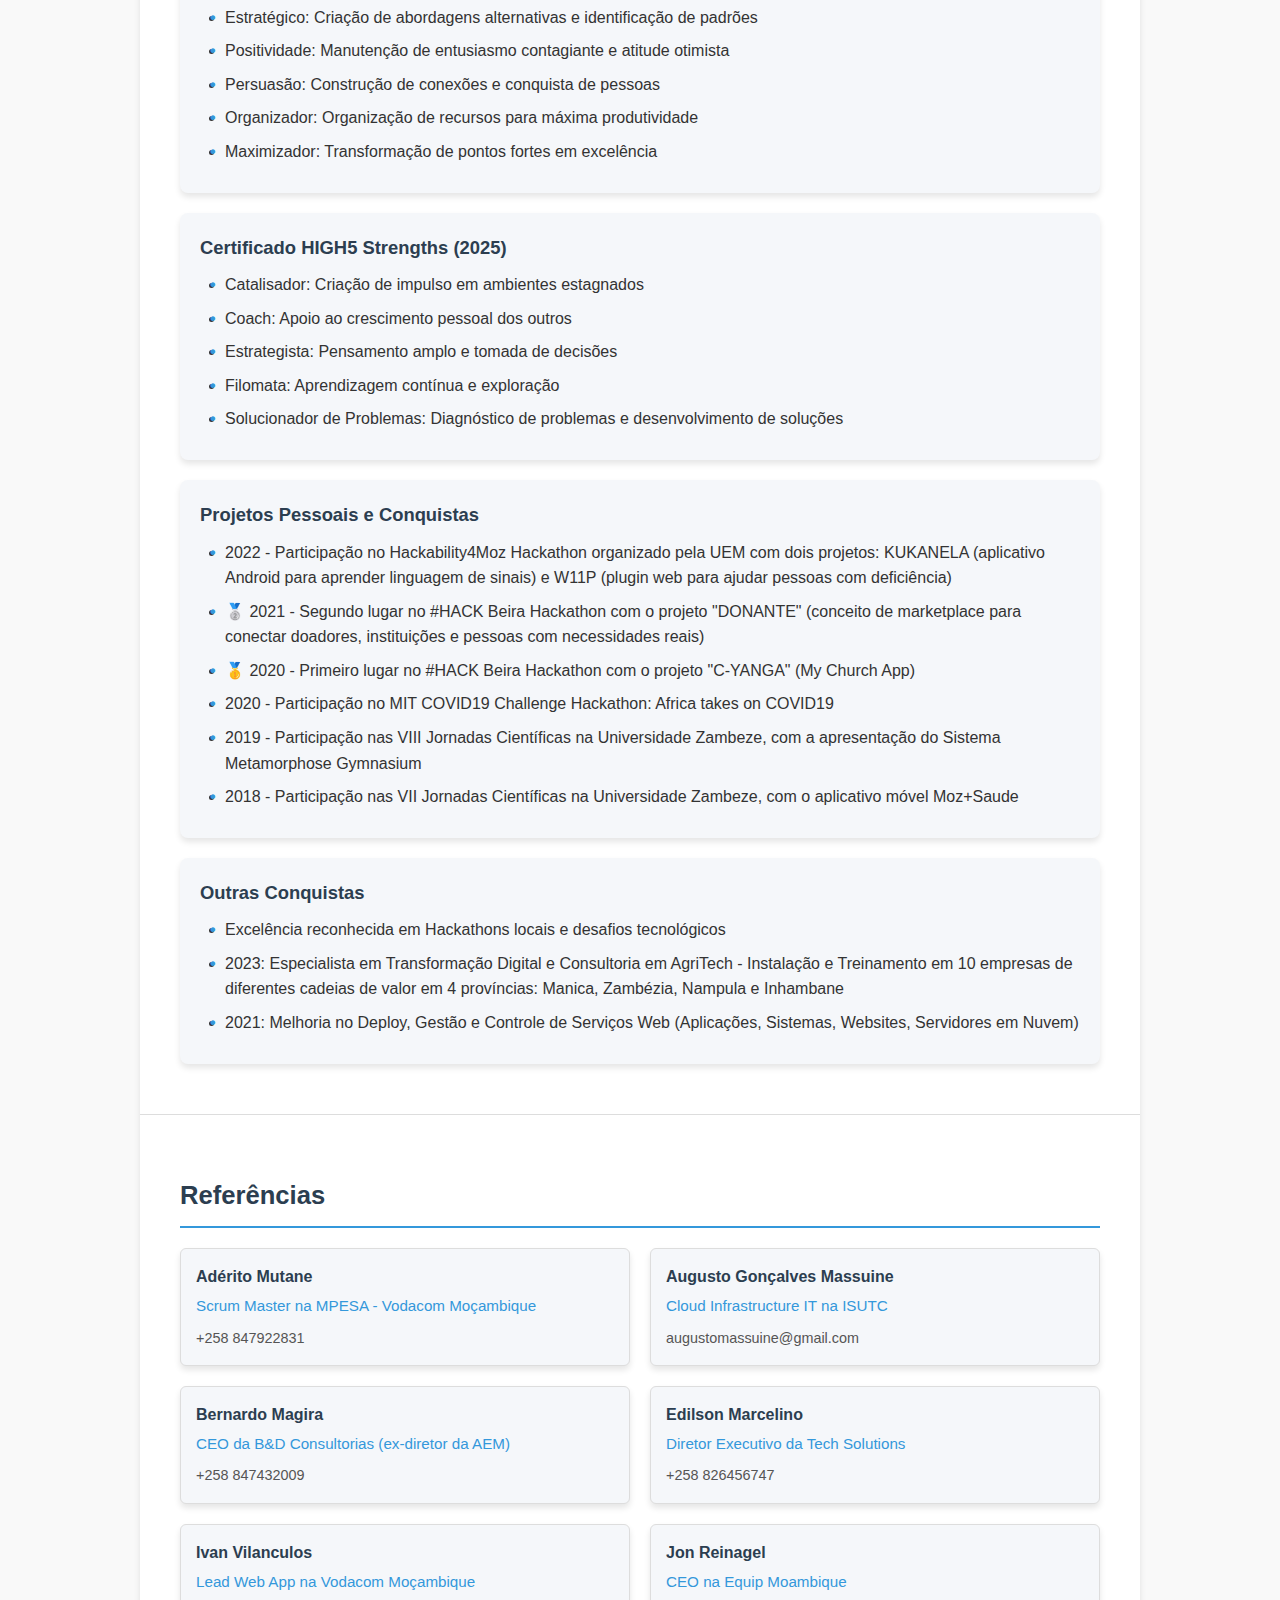
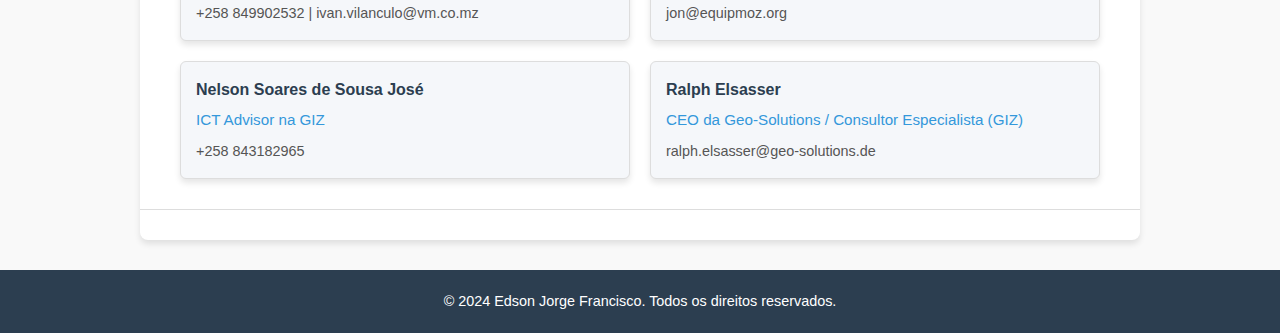
==== commit 18dde675: "Novidades no design" ====
--- a/edson.html
+++ b/edson.html
@@ -14,6 +14,8 @@
             --border-color: #ddd;
             --header-bg: #2c3e50;
             --container-bg: white;
+            --card-shadow: 0 4px 6px rgba(0, 0, 0, 0.1);
+            --transition-speed: 0.3s;
         }
 
         [data-theme="dark"] {
@@ -25,6 +27,7 @@
             --border-color: #34495e;
             --header-bg: #1a252f;
             --container-bg: #2c3e50;
+            --card-shadow: 0 4px 6px rgba(0, 0, 0, 0.3);
         }
         
         * {
@@ -32,7 +35,7 @@
             padding: 0;
             box-sizing: border-box;
             font-family: 'Segoe UI', Tahoma, Geneva, Verdana, sans-serif;
-            transition: background-color 0.3s, color 0.3s;
+            transition: background-color var(--transition-speed), color var(--transition-speed), box-shadow var(--transition-speed);
         }
         
         body {
@@ -45,7 +48,7 @@
             max-width: 1000px;
             margin: 30px auto;
             background-color: var(--container-bg);
-            box-shadow: 0 0 20px rgba(0,0,0,0.1);
+            box-shadow: var(--card-shadow);
             border-radius: 8px;
             overflow: hidden;
         }
@@ -66,6 +69,7 @@
             border: 3px solid var(--secondary-color);
             object-fit: cover;
             margin-left: 20px;
+            box-shadow: 0 0 15px rgba(0, 0, 0, 0.2);
         }
 
         .controls {
@@ -85,11 +89,29 @@
             border-radius: 5px;
             cursor: pointer;
             font-size: 14px;
-            transition: background-color 0.3s;
+            transition: background-color var(--transition-speed);
+            box-shadow: var(--card-shadow);
         }
 
         .theme-toggle:hover, .lang-toggle:hover {
             background-color: var(--secondary-color);
+        }
+
+        .download-cv {
+            display: inline-block;
+            background-color: var(--accent-color);
+            color: white;
+            padding: 10px 20px;
+            border-radius: 5px;
+            text-decoration: none;
+            margin-top: 15px;
+            font-weight: 600;
+            transition: background-color var(--transition-speed);
+            box-shadow: var(--card-shadow);
+        }
+
+        .download-cv:hover {
+            background-color: #c0392b;
         }
         
         .header-left h1 {
@@ -126,6 +148,7 @@
         
         .content-section {
             padding: 30px 40px;
+            border-bottom: 1px solid var(--border-color);
         }
         
         .section-title {
@@ -140,6 +163,10 @@
         
         .job {
             margin-bottom: 30px;
+            padding: 20px;
+            background-color: var(--light-bg);
+            border-radius: 8px;
+            box-shadow: var(--card-shadow);
         }
         
         .job-title {
@@ -183,6 +210,10 @@
         
         .education {
             margin-bottom: 25px;
+            padding: 20px;
+            background-color: var(--light-bg);
+            border-radius: 8px;
+            box-shadow: var(--card-shadow);
         }
         
         .education-title {
@@ -213,6 +244,10 @@
         
         .skill-category {
             margin-bottom: 25px;
+            padding: 20px;
+            background-color: var(--light-bg);
+            border-radius: 8px;
+            box-shadow: var(--card-shadow);
         }
         
         .skill-category h3 {
@@ -241,6 +276,10 @@
         
         .project-item, .achievement-category {
             margin-bottom: 20px;
+            padding: 20px;
+            background-color: var(--light-bg);
+            border-radius: 8px;
+            box-shadow: var(--card-shadow);
         }
         
         .project-item h3, .achievement-category h3 {
@@ -279,6 +318,7 @@
             border-radius: 6px;
             padding: 15px;
             background-color: var(--light-bg);
+            box-shadow: var(--card-shadow);
         }
         
         .reference-name {
@@ -306,6 +346,23 @@
             font-size: 0.9rem;
         }
         
+        .project-links {
+            margin-top: 5px;
+            font-size: 0.9rem;
+        }
+        
+        .project-links a {
+            color: var(--secondary-color);
+            text-decoration: none;
+            margin-right: 5px;
+            transition: color var(--transition-speed);
+        }
+        
+        .project-links a:hover {
+            text-decoration: underline;
+            color: var(--accent-color);
+        }
+        
         @media print {
             body {
                 background-color: white;
@@ -328,6 +385,10 @@
             footer {
                 display: none;
             }
+            
+            .controls {
+                display: none;
+            }
         }
         
         @media (max-width: 768px) {
@@ -346,53 +407,17 @@
             .skills-section, .references-list {
                 grid-template-columns: 1fr;
             }
-        }
-        
-        .project-links {
-            margin-top: 5px;
-            font-size: 0.9rem;
-        }
-        
-        .project-links a {
-            color: var(--secondary-color);
-            text-decoration: none;
-            margin-right: 5px;
-        }
-        
-        .project-links a:hover {
-            text-decoration: underline;
-        }
-
-        [data-theme="dark"] .container {
-            background-color: var(--container-bg);
-        }
-
-        [data-theme="dark"] .header {
-            background-color: var(--header-bg);
-        }
-
-        [data-theme="dark"] .reference-item {
-            background-color: var(--light-bg);
-            border-color: var(--border-color);
-        }
-
-        [data-theme="dark"] .section-title {
-            color: var(--primary-color);
-            border-bottom-color: var(--secondary-color);
-        }
-
-        [data-theme="dark"] .job-title,
-        [data-theme="dark"] .education-title,
-        [data-theme="dark"] .skill-category h3,
-        [data-theme="dark"] .project-item h3,
-        [data-theme="dark"] .achievement-category h3 {
-            color: var(--primary-color);
-        }
-
-        [data-theme="dark"] .job-company,
-        [data-theme="dark"] .education-institution,
-        [data-theme="dark"] .reference-position {
-            color: var(--secondary-color);
+            
+            .profile-image {
+                margin: 20px auto;
+                display: block;
+            }
+            
+            .controls {
+                position: static;
+                justify-content: center;
+                margin-bottom: 20px;
+            }
         }
     </style>
 </head>
@@ -403,6 +428,7 @@
             <option value="pt">🇵🇹 Português</option>
             <option value="en">🇬🇧 English</option>
             <option value="es">🇪🇸 Español</option>
+            <option value="de">🇩🇪 Deutsch</option>
         </select>
     </div>
 
@@ -442,7 +468,7 @@
                     </div>
                 </div>
             </div>
-            <img src="profile.jpg" alt="Edson Jorge Francisco" class="profile-image">
+            <img src="assets/images/profile_pic.png" alt="Edson Jorge Francisco" class="profile-image">
         </div>
         
         <div class="content-section">
@@ -548,6 +574,19 @@
                     <div class="skill-item">Administração de Sistemas</div>
                     <div class="skill-item">Serviços em Nuvem: AWS, GCP, Azure</div>
                     <div class="skill-item">Suítes de Escritório: Google Workplace, Microsoft 365</div>
+                    <div class="skill-item">+6 Anos de experiência</div>
+                    <div class="skill-item">Conhecimento extenso em API & Design de Banco de Dados</div>
+                    <div class="skill-item">Experiência com metodologia Ágil e gestão de projetos de TI</div>
+                </div>
+                
+                <div class="skill-category">
+                    <h3>Stack Tecnológica</h3>
+                    <div class="skill-item">Liderança, Desenvolvimento de Software, DevOps, AGILE</div>
+                    <div class="skill-item">PHP, Javascript, LAMP, Postman</div>
+                    <div class="skill-item">Laravel, Livewire, jQuery, JSON</div>
+                    <div class="skill-item">Quasar Framework, VueJS</div>
+                    <div class="skill-item">MySQL, PostgreSQL, MongoDB</div>
+                    <div class="skill-item">MacOS, Linux (Ubuntu/CentOS), Windows</div>
                 </div>
                 
                 <div class="skill-category">
@@ -569,7 +608,8 @@
                 <p>FAMS (Sistema de Gestão de Agricultores e Agentes), financiado pela GIZ e COMO Consult</p>
                 <div class="project-links">
                     <a href="https://github.com/edsonjorgef1/fams-desktop" target="_blank">Repositório GitHub</a> |
-                    <a href="https://fams.equipmoz.org" target="_blank">Website do Projeto</a>
+                    <a href="https://fams.equipmoz.org" target="_blank">Website do Projeto</a> |
+                    <a href="https://fams.co.mz/en" target="_blank">Site Oficial</a>
                 </div>
             </div>
             
@@ -580,56 +620,68 @@
                         FONTE DA VIDA
                         <div class="project-links">
                             <a href="https://github.com/edsonjorgef1/fonte-da-vida" target="_blank">GitHub</a> |
-                            <a href="https://fontedavida.equipmoz.org" target="_blank">Website</a>
+                            <a href="https://fontedavida.equipmoz.org" target="_blank">Website</a> |
+                            <a href="https://equipmoz.org/projects/tech-team/fountain-of-life-bible-app/" target="_blank">Detalhes</a>
                         </div>
                     </li>
                     <li>
                         AIDAI
                         <div class="project-links">
                             <a href="https://github.com/edsonjorgef1/aidai" target="_blank">GitHub</a> |
-                            <a href="https://aidai.equipmoz.org" target="_blank">Website</a>
+                            <a href="https://aidai.equipmoz.org" target="_blank">Website</a> |
+                            <a href="https://equipmoz.org/projects/tech-team/other-apps/" target="_blank">Detalhes</a>
                         </div>
                     </li>
                     <li>
                         JURIS
                         <div class="project-links">
                             <a href="https://github.com/edsonjorgef1/juris" target="_blank">GitHub</a> |
-                            <a href="https://juris.equipmoz.org" target="_blank">Website</a>
+                            <a href="https://juris.equipmoz.org" target="_blank">Website</a> |
+                            <a href="https://juris.co.mz/en/" target="_blank">Site Oficial</a> |
+                            <a href="https://equipmoz.org/projects/tech-team/juris-law-rights-app" target="_blank">Detalhes</a>
                         </div>
                     </li>
                     <li>
                         KULTUARE
                         <div class="project-links">
                             <a href="https://github.com/edsonjorgef1/kultuare" target="_blank">GitHub</a> |
-                            <a href="https://kultuare.equipmoz.org" target="_blank">Website</a>
+                            <a href="https://kultuare.equipmoz.org" target="_blank">Website</a> |
+                            <a href="https://equipmoz.org/projects/tech-team/other-apps" target="_blank">Detalhes</a>
                         </div>
                     </li>
                     <li>
                         HLINK
                         <div class="project-links">
                             <a href="https://github.com/edsonjorgef1/hlink" target="_blank">GitHub</a> |
-                            <a href="https://hlink.equipmoz.org" target="_blank">Website</a>
+                            <a href="https://hlink.equipmoz.org" target="_blank">Website</a> |
+                            <a href="https://equipmoz.org/projects/tech-team/other-apps" target="_blank">Detalhes</a>
                         </div>
                     </li>
                     <li>
                         CONSULTARE
                         <div class="project-links">
                             <a href="https://github.com/edsonjorgef1/consultare" target="_blank">GitHub</a> |
-                            <a href="https://consultare.equipmoz.org" target="_blank">Website</a>
+                            <a href="https://consultare.equipmoz.org" target="_blank">Website</a> |
+                            <a href="https://consultare.app/en/index.html" target="_blank">Site Oficial</a> |
+                            <a href="https://equipmoz.org/projects/tech-team/consultare-health-app" target="_blank">Detalhes</a>
                         </div>
                     </li>
                     <li>
                         KUKURA
                         <div class="project-links">
                             <a href="https://github.com/edsonjorgef1/kukura" target="_blank">GitHub</a> |
-                            <a href="https://kukura.equipmoz.org" target="_blank">Website</a>
+                            <a href="https://kukura.equipmoz.org" target="_blank">Website</a> |
+                            <a href="https://play.google.com/store/apps/details?id=kukura.equipmoz.org" target="_blank">Google Play</a> |
+                            <a href="https://xd.adobe.com/view/348a0ff6-0b41-438b-b218-97047ae23467-61d9" target="_blank">Protótipo</a>
                         </div>
                     </li>
                     <li>
                         SEMMO
                         <div class="project-links">
                             <a href="https://github.com/edsonjorgef1/semmo" target="_blank">GitHub</a> |
-                            <a href="https://semmo.equipmoz.org" target="_blank">Website</a>
+                            <a href="https://semmo.equipmoz.org" target="_blank">Website</a> |
+                            <a href="https://play.google.com/store/apps/details?id=org.equipmoz.guia_de_urgencia" target="_blank">Google Play</a> |
+                            <a href="https://xd.adobe.com/view/348a0ff6-0b41-438b-b218-97047ae23467-61d9/" target="_blank">Protótipo</a>
                         </div>
                     </li>
                     <li>
@@ -637,6 +689,24 @@
                         <div class="project-links">
                             <a href="https://github.com/edsonjorgef1/start-escolar" target="_blank">GitHub</a> |
                             <a href="https://startescolar.equipmoz.org" target="_blank">Website</a>
+                        </div>
+                    </li>
+                    <li>
+                        DJOBAR
+                        <div class="project-links">
+                            <a href="https://djobar.co.mz" target="_blank">Website</a>
+                        </div>
+                    </li>
+                    <li>
+                        CASA MSIKA
+                        <div class="project-links">
+                            <a href="https://casamsika.com" target="_blank">Website</a>
+                        </div>
+                    </li>
+                    <li>
+                        MUNICÍPIO DO DONDO
+                        <div class="project-links">
+                            <a href="https://municipiododondo.gov.mz" target="_blank">Website</a>
                         </div>
                     </li>
                 </ul>
@@ -669,9 +739,23 @@
             </div>
             
             <div class="achievement-category">
+                <h3>Projetos Pessoais e Conquistas</h3>
+                <ul class="achievement-items">
+                    <li>2022 - Participação no Hackability4Moz Hackathon organizado pela UEM com dois projetos: KUKANELA (aplicativo Android para aprender linguagem de sinais) e W11P (plugin web para ajudar pessoas com deficiência)</li>
+                    <li>🥈 2021 - Segundo lugar no #HACK Beira Hackathon com o projeto "DONANTE" (conceito de marketplace para conectar doadores, instituições e pessoas com necessidades reais)</li>
+                    <li>🥇 2020 - Primeiro lugar no #HACK Beira Hackathon com o projeto "C-YANGA" (My Church App)</li>
+                    <li>2020 - Participação no MIT COVID19 Challenge Hackathon: Africa takes on COVID19</li>
+                    <li>2019 - Participação nas VIII Jornadas Científicas na Universidade Zambeze, com a apresentação do Sistema Metamorphose Gymnasium</li>
+                    <li>2018 - Participação nas VII Jornadas Científicas na Universidade Zambeze, com o aplicativo móvel Moz+Saude</li>
+                </ul>
+            </div>
+            
+            <div class="achievement-category">
                 <h3>Outras Conquistas</h3>
                 <ul class="achievement-items">
                     <li>Excelência reconhecida em Hackathons locais e desafios tecnológicos</li>
+                    <li>2023: Especialista em Transformação Digital e Consultoria em AgriTech - Instalação e Treinamento em 10 empresas de diferentes cadeias de valor em 4 províncias: Manica, Zambézia, Nampula e Inhambane</li>
+                    <li>2021: Melhoria no Deploy, Gestão e Controle de Serviços Web (Aplicações, Sistemas, Websites, Servidores em Nuvem)</li>
                 </ul>
             </div>
         </div>
@@ -784,6 +868,16 @@
                     category.textContent = translations[lang].skills.digital;
                 } else if (text.includes('interpessoais')) {
                     category.textContent = translations[lang].skills.interpersonal;
+                } else if (text.includes('stack tecnológica') || text.includes('tech stack')) {
+                    category.textContent = translations[lang].sections.techStack;
+                }
+            });
+            
+            // Update achievement categories
+            document.querySelectorAll('.achievement-category h3').forEach(category => {
+                const text = category.textContent.toLowerCase();
+                if (text.includes('projetos pessoais')) {
+                    category.textContent = translations[lang].sections.personalProjects;
                 }
             });
             
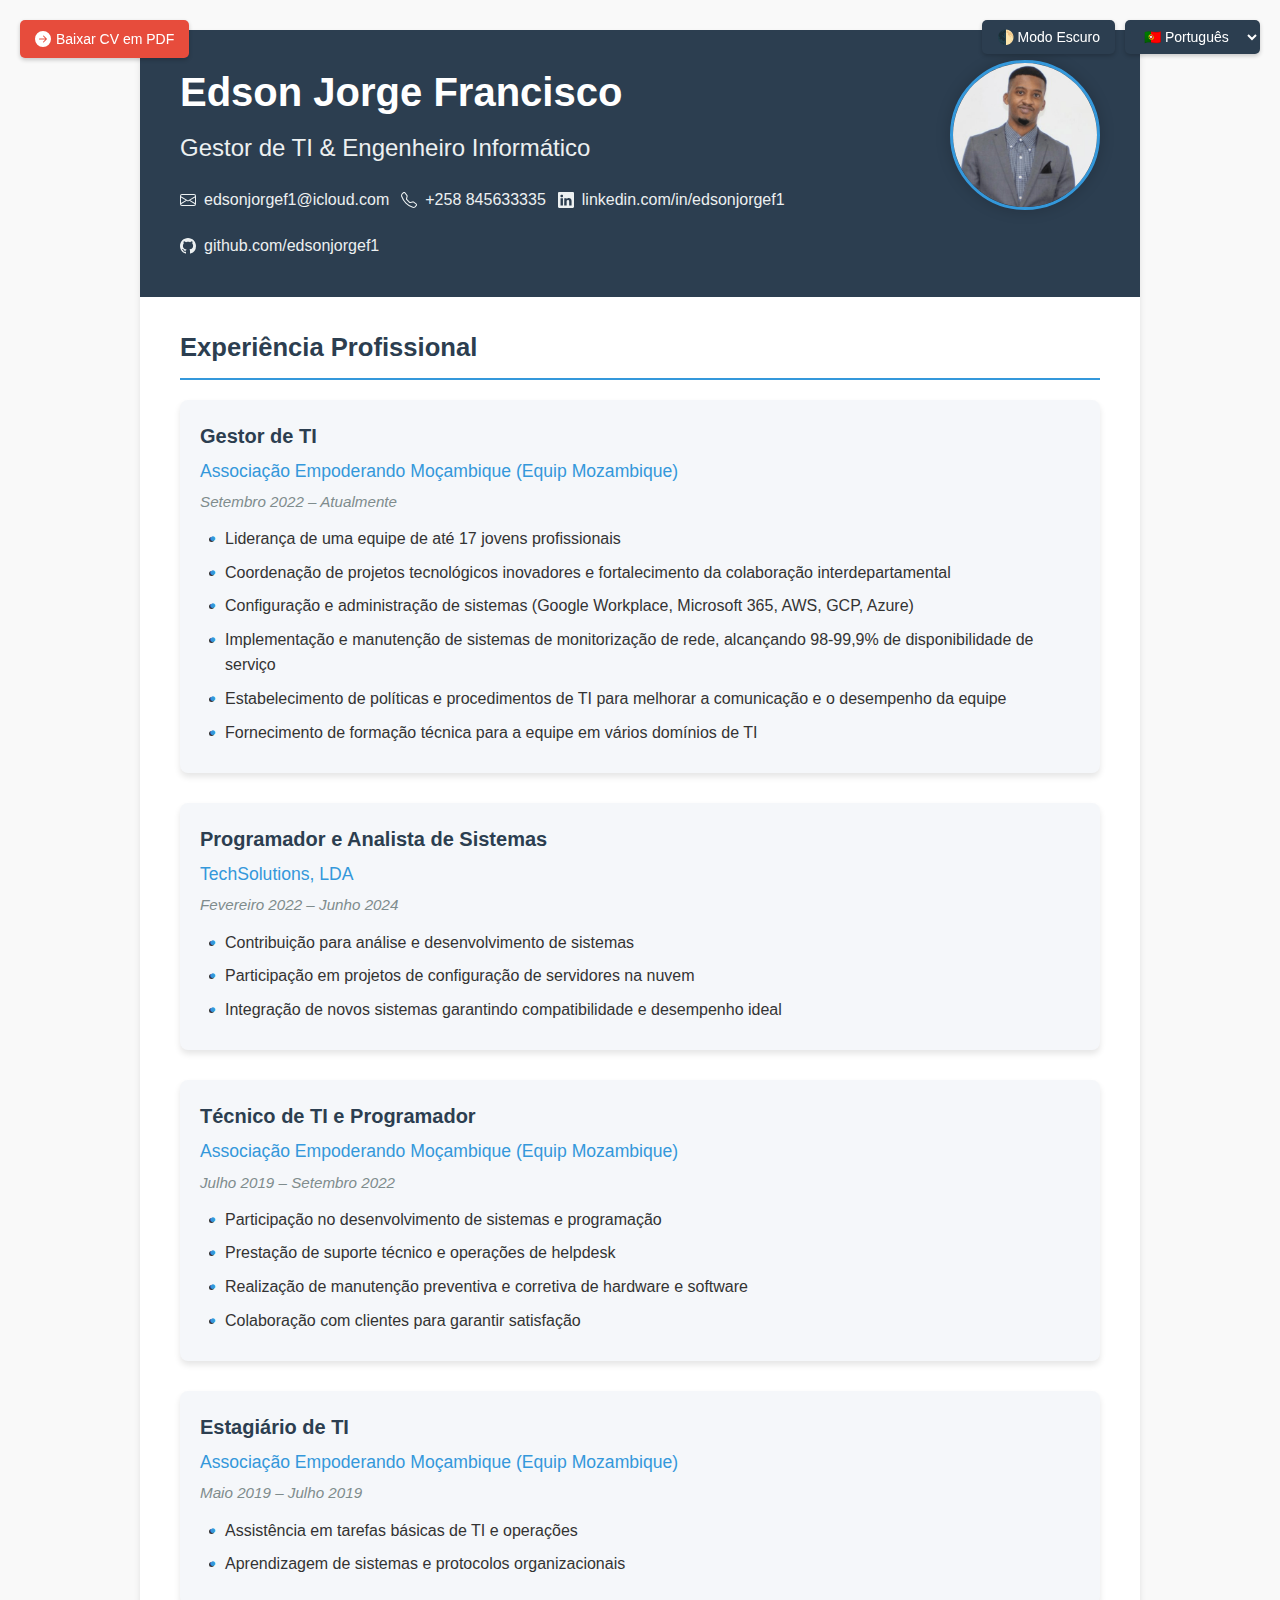
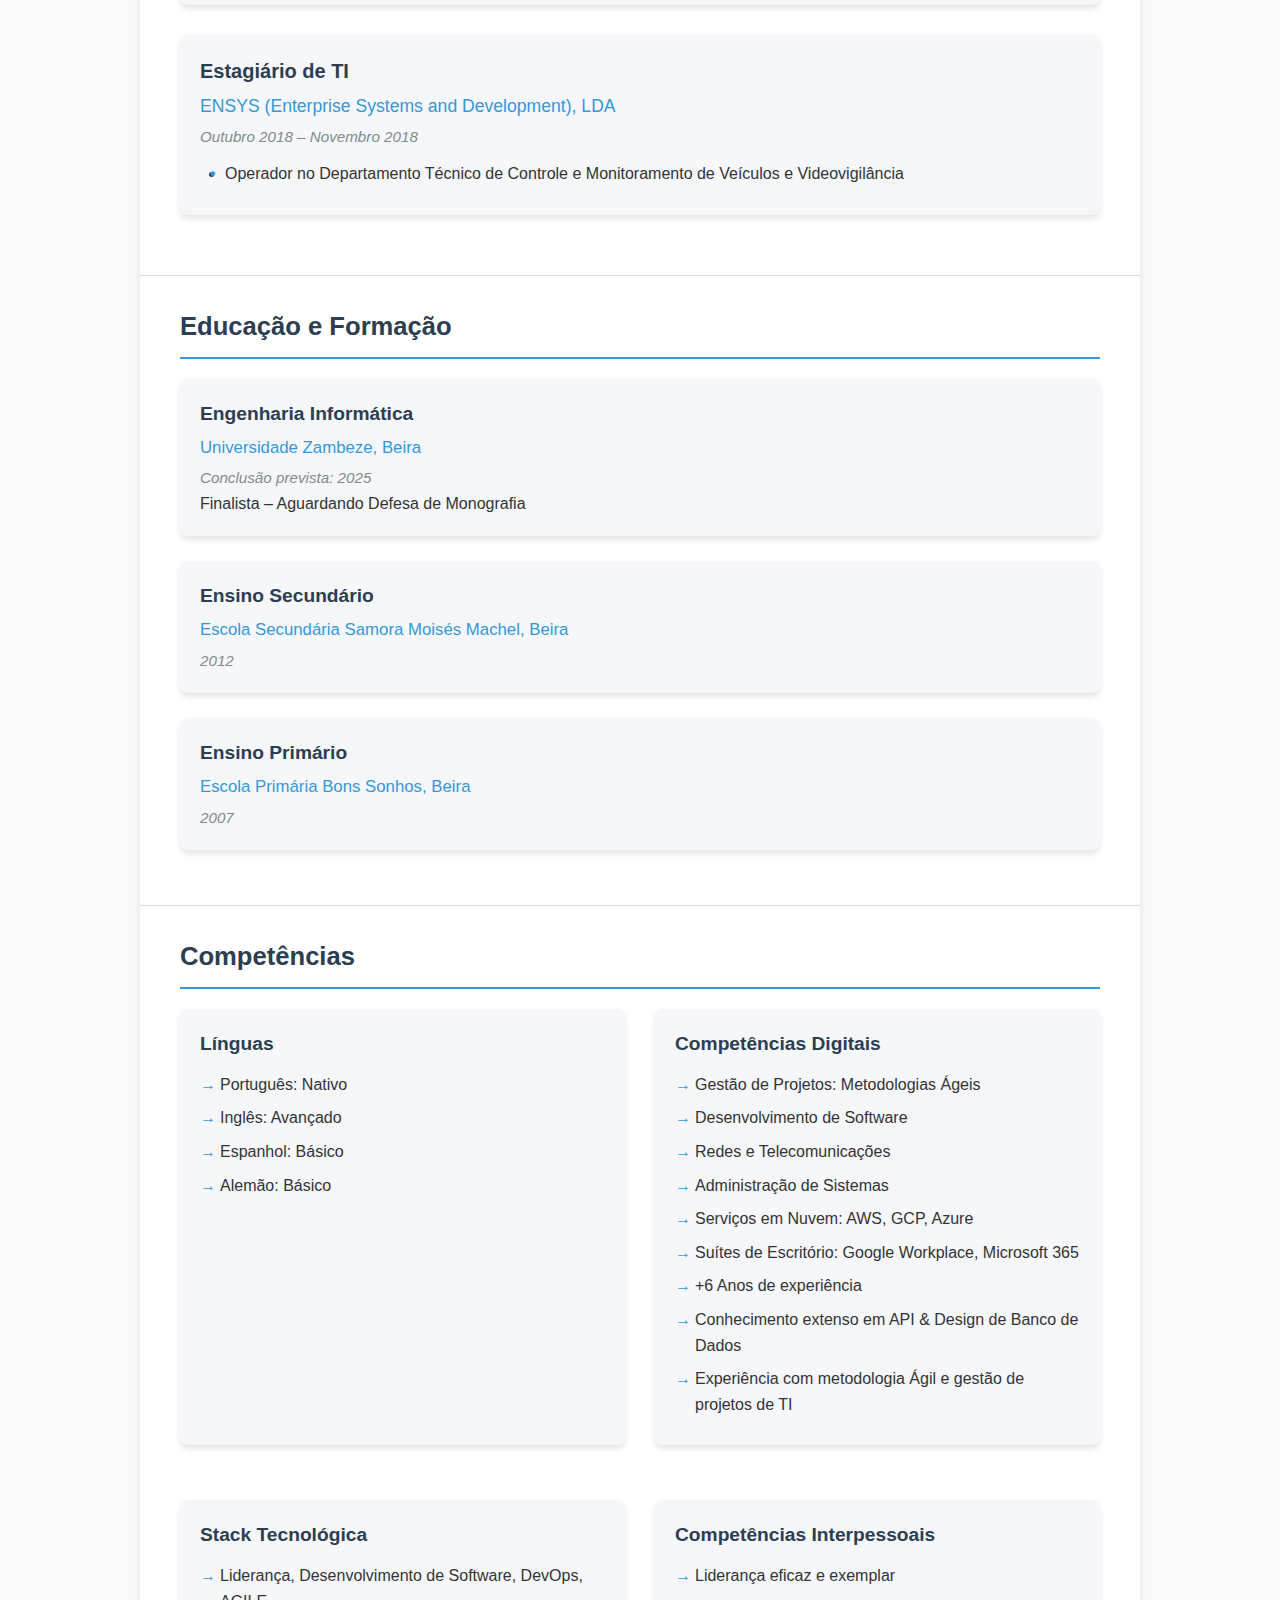
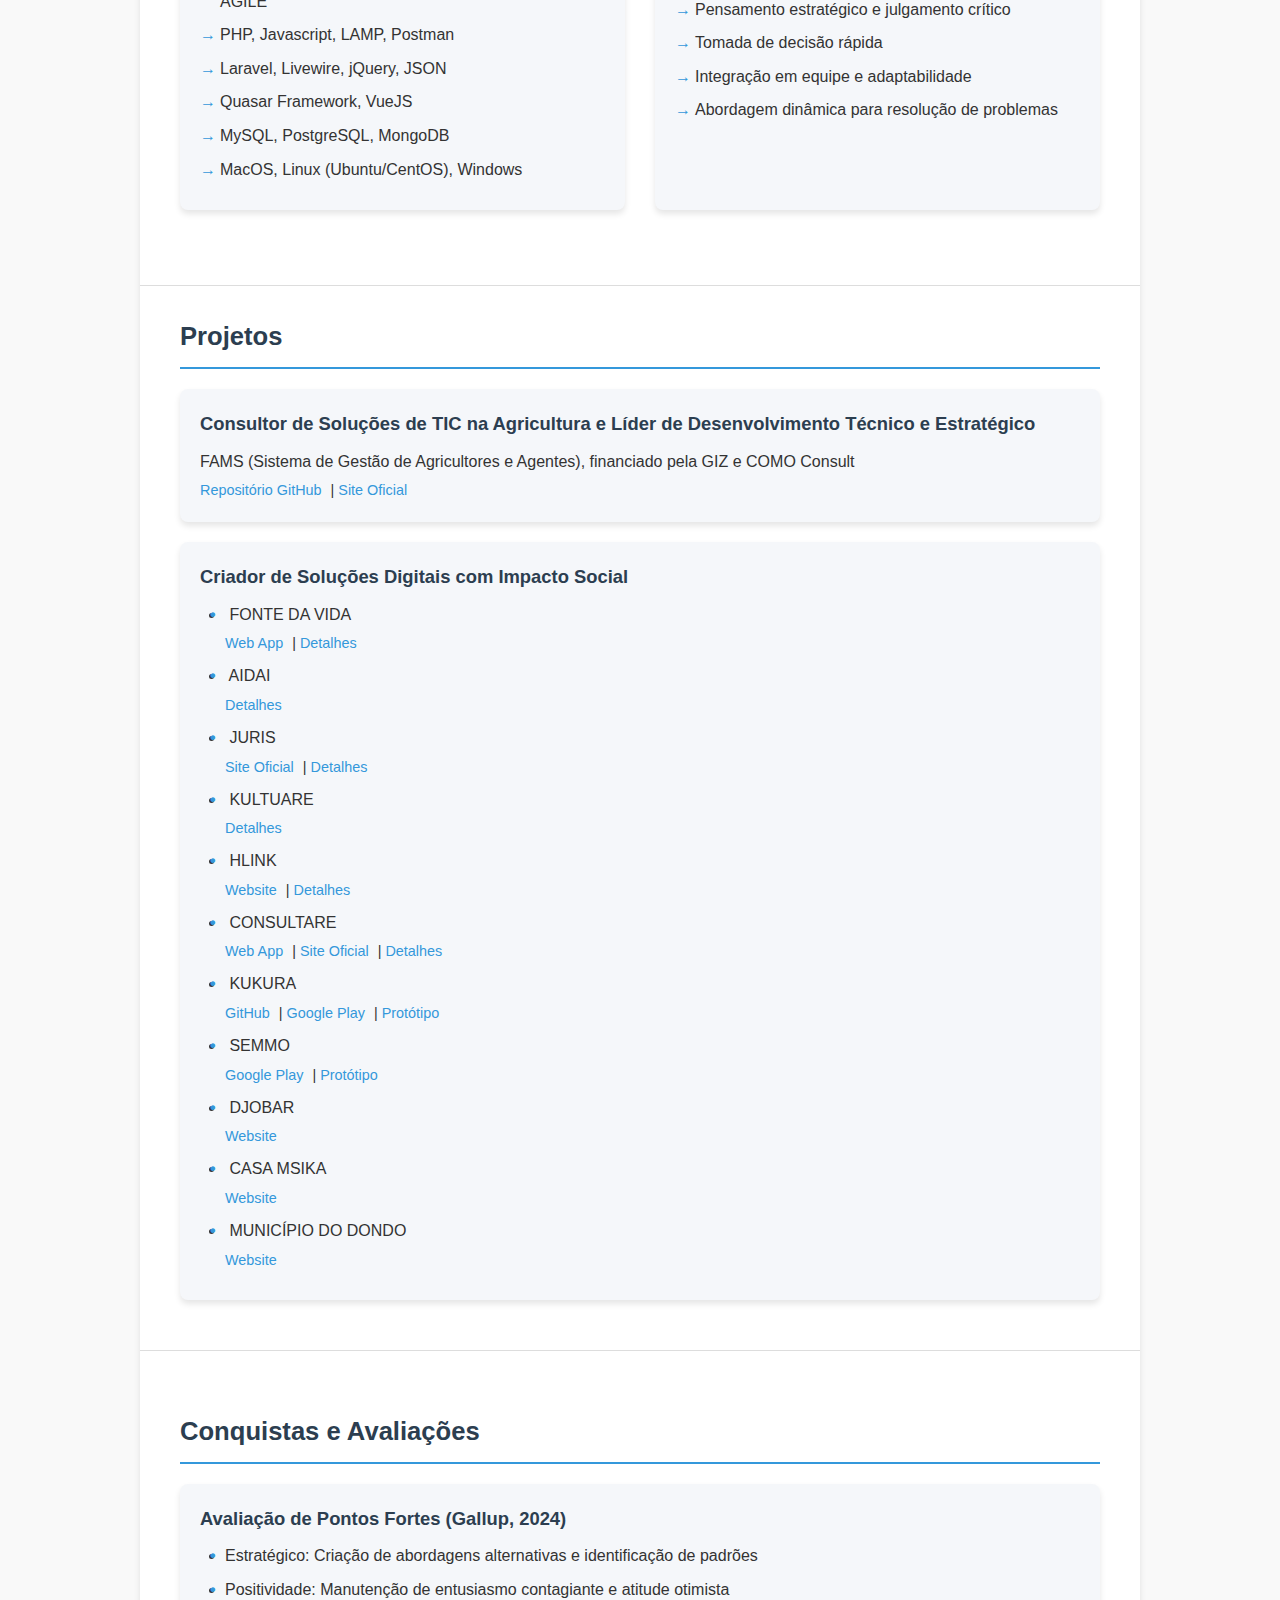
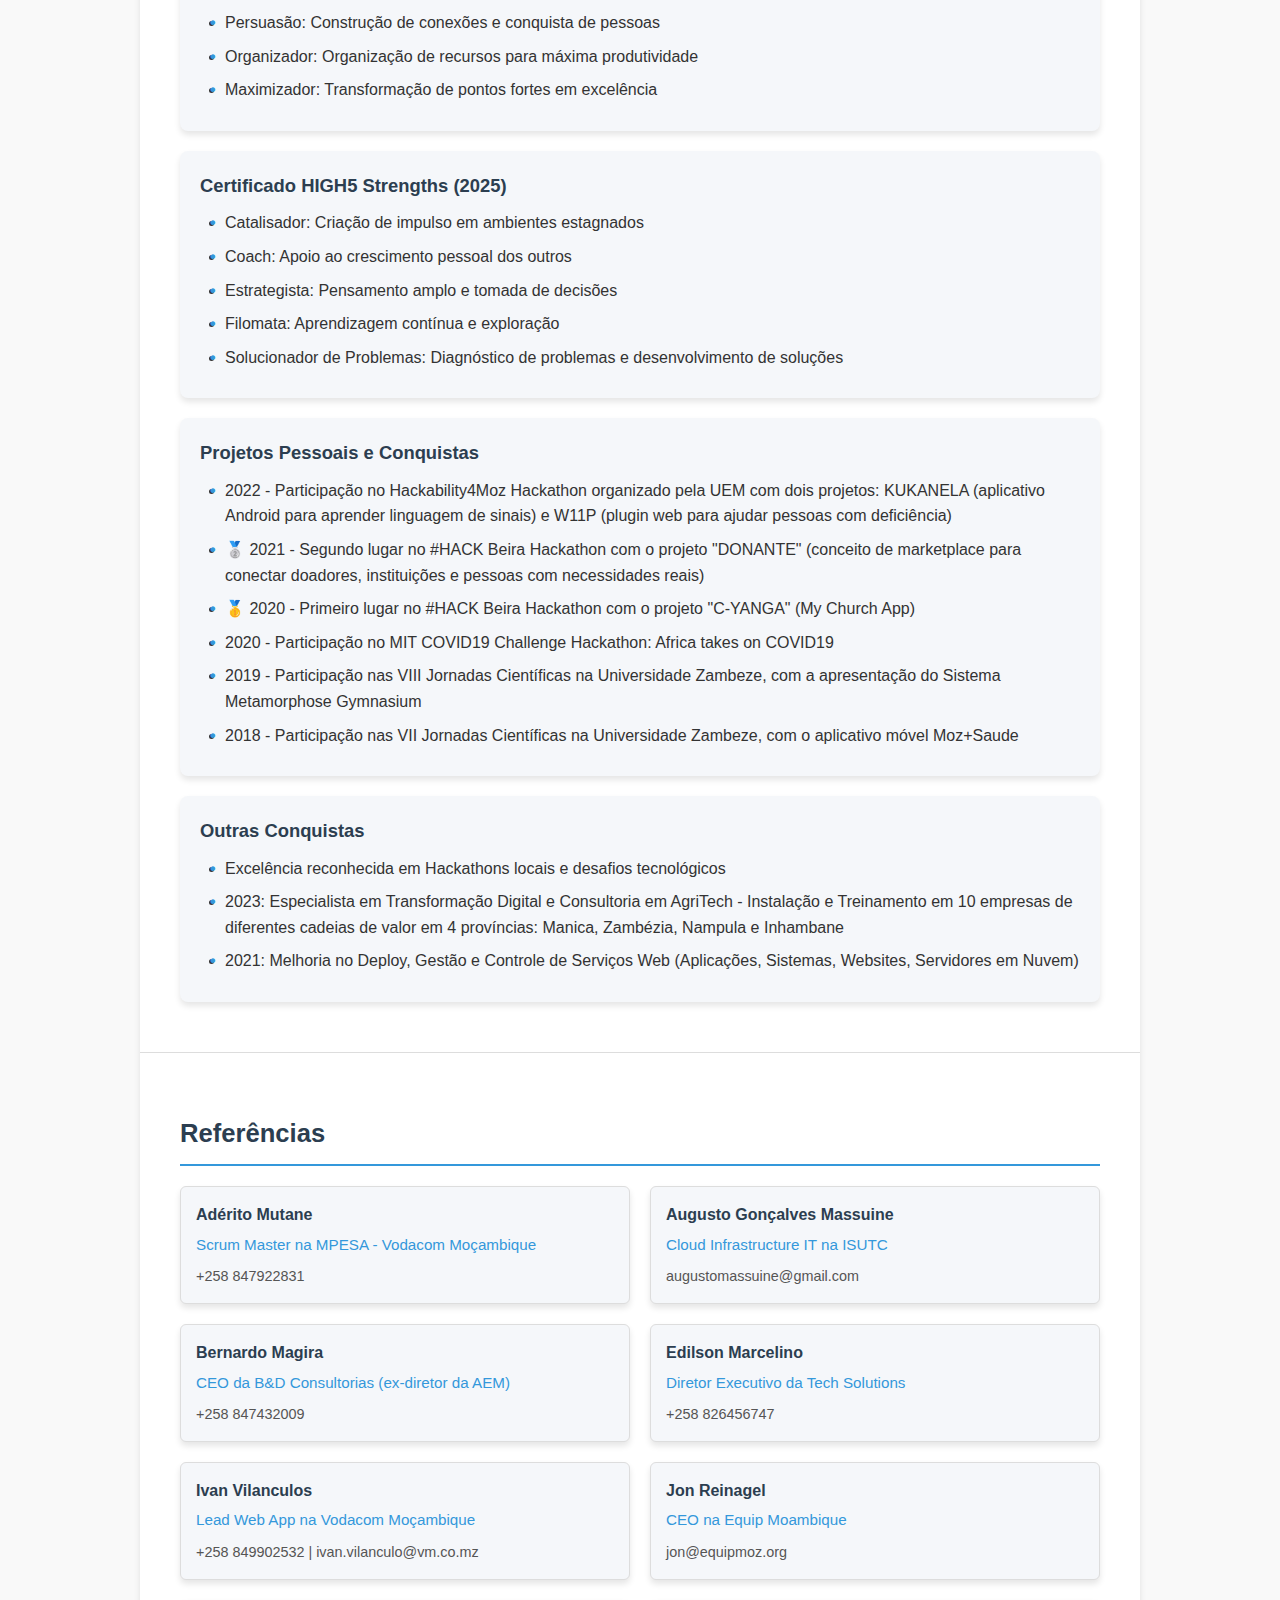
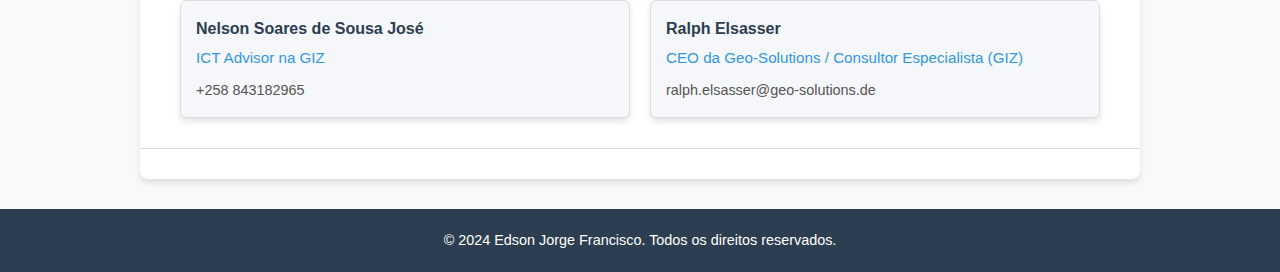
==== commit 7815fbd5: "Alteracoes" ====
--- a/edson.html
+++ b/edson.html
@@ -35,7 +35,7 @@
             padding: 0;
             box-sizing: border-box;
             font-family: 'Segoe UI', Tahoma, Geneva, Verdana, sans-serif;
-            transition: background-color var(--transition-speed), color var(--transition-speed), box-shadow var(--transition-speed);
+            transition: background-color var(--transition-speed), color var(--transition-speed);
         }
         
         body {
@@ -90,28 +90,37 @@
             cursor: pointer;
             font-size: 14px;
             transition: background-color var(--transition-speed);
-            box-shadow: var(--card-shadow);
+            box-shadow: 0 2px 4px rgba(0, 0, 0, 0.2);
         }
 
         .theme-toggle:hover, .lang-toggle:hover {
             background-color: var(--secondary-color);
+            transform: translateY(-2px);
         }
 
         .download-cv {
-            display: inline-block;
+            position: fixed;
+            top: 20px;
+            left: 20px;
             background-color: var(--accent-color);
             color: white;
-            padding: 10px 20px;
+            border: none;
+            padding: 8px 15px;
             border-radius: 5px;
+            cursor: pointer;
+            font-size: 14px;
+            transition: all var(--transition-speed);
+            box-shadow: 0 2px 4px rgba(0, 0, 0, 0.2);
             text-decoration: none;
-            margin-top: 15px;
-            font-weight: 600;
-            transition: background-color var(--transition-speed);
-            box-shadow: var(--card-shadow);
+            display: flex;
+            align-items: center;
+            gap: 5px;
+            z-index: 1000;
         }
 
         .download-cv:hover {
             background-color: #c0392b;
+            transform: translateY(-2px);
         }
         
         .header-left h1 {
@@ -386,7 +395,7 @@
                 display: none;
             }
             
-            .controls {
+            .controls, .download-cv {
                 display: none;
             }
         }
@@ -418,10 +427,23 @@
                 justify-content: center;
                 margin-bottom: 20px;
             }
+            
+            .download-cv {
+                position: static;
+                display: inline-block;
+                margin: 10px auto;
+            }
         }
     </style>
 </head>
 <body>
+    <a href="./assets/resume.pdf" class="download-cv" target="_blank">
+        <svg xmlns="http://www.w3.org/2000/svg" width="16" height="16" fill="currentColor" viewBox="0 0 16 16">
+            <path d="M8 0a8 8 0 0 1 8 8 8 8 0 0 1-8 8A8 8 0 0 1 0 8a8 8 0 0 1 8-8zM4.5 7.5a.5.5 0 0 0 0 1h5.793l-2.147 2.146a.5.5 0 0 0 .708.708l3-3a.5.5 0 0 0 0-.708l-3-3a.5.5 0 1 0-.708.708L10.293 7.5H4.5z"/>
+        </svg>
+        <span id="download-text">Baixar CV em PDF</span>
+    </a>
+
     <div class="controls">
         <button class="theme-toggle" onclick="toggleTheme()">🌓 Modo Escuro</button>
         <select class="lang-toggle" onchange="changeLanguage(this.value)">
@@ -608,7 +630,6 @@
                 <p>FAMS (Sistema de Gestão de Agricultores e Agentes), financiado pela GIZ e COMO Consult</p>
                 <div class="project-links">
                     <a href="https://github.com/edsonjorgef1/fams-desktop" target="_blank">Repositório GitHub</a> |
-                    <a href="https://fams.equipmoz.org" target="_blank">Website do Projeto</a> |
                     <a href="https://fams.co.mz/en" target="_blank">Site Oficial</a>
                 </div>
             </div>
@@ -619,24 +640,19 @@
                     <li>
                         FONTE DA VIDA
                         <div class="project-links">
-                            <a href="https://github.com/edsonjorgef1/fonte-da-vida" target="_blank">GitHub</a> |
-                            <a href="https://fontedavida.equipmoz.org" target="_blank">Website</a> |
+                            <a href="https://web.fontedavida.org" target="_blank">Web App</a> |
                             <a href="https://equipmoz.org/projects/tech-team/fountain-of-life-bible-app/" target="_blank">Detalhes</a>
                         </div>
                     </li>
                     <li>
                         AIDAI
                         <div class="project-links">
-                            <a href="https://github.com/edsonjorgef1/aidai" target="_blank">GitHub</a> |
-                            <a href="https://aidai.equipmoz.org" target="_blank">Website</a> |
                             <a href="https://equipmoz.org/projects/tech-team/other-apps/" target="_blank">Detalhes</a>
                         </div>
                     </li>
                     <li>
                         JURIS
                         <div class="project-links">
-                            <a href="https://github.com/edsonjorgef1/juris" target="_blank">GitHub</a> |
-                            <a href="https://juris.equipmoz.org" target="_blank">Website</a> |
                             <a href="https://juris.co.mz/en/" target="_blank">Site Oficial</a> |
                             <a href="https://equipmoz.org/projects/tech-team/juris-law-rights-app" target="_blank">Detalhes</a>
                         </div>
@@ -644,24 +660,20 @@
                     <li>
                         KULTUARE
                         <div class="project-links">
-                            <a href="https://github.com/edsonjorgef1/kultuare" target="_blank">GitHub</a> |
-                            <a href="https://kultuare.equipmoz.org" target="_blank">Website</a> |
                             <a href="https://equipmoz.org/projects/tech-team/other-apps" target="_blank">Detalhes</a>
                         </div>
                     </li>
                     <li>
                         HLINK
                         <div class="project-links">
-                            <a href="https://github.com/edsonjorgef1/hlink" target="_blank">GitHub</a> |
-                            <a href="https://hlink.equipmoz.org" target="_blank">Website</a> |
+                            <a href="https://hlink.app" target="_blank">Website</a> |
                             <a href="https://equipmoz.org/projects/tech-team/other-apps" target="_blank">Detalhes</a>
                         </div>
                     </li>
                     <li>
                         CONSULTARE
                         <div class="project-links">
-                            <a href="https://github.com/edsonjorgef1/consultare" target="_blank">GitHub</a> |
-                            <a href="https://consultare.equipmoz.org" target="_blank">Website</a> |
+                            <a href="https://web.consultare.app" target="_blank">Web App</a> |
                             <a href="https://consultare.app/en/index.html" target="_blank">Site Oficial</a> |
                             <a href="https://equipmoz.org/projects/tech-team/consultare-health-app" target="_blank">Detalhes</a>
                         </div>
@@ -670,7 +682,6 @@
                         KUKURA
                         <div class="project-links">
                             <a href="https://github.com/edsonjorgef1/kukura" target="_blank">GitHub</a> |
-                            <a href="https://kukura.equipmoz.org" target="_blank">Website</a> |
                             <a href="https://play.google.com/store/apps/details?id=kukura.equipmoz.org" target="_blank">Google Play</a> |
                             <a href="https://xd.adobe.com/view/348a0ff6-0b41-438b-b218-97047ae23467-61d9" target="_blank">Protótipo</a>
                         </div>
@@ -678,17 +689,8 @@
                     <li>
                         SEMMO
                         <div class="project-links">
-                            <a href="https://github.com/edsonjorgef1/semmo" target="_blank">GitHub</a> |
-                            <a href="https://semmo.equipmoz.org" target="_blank">Website</a> |
                             <a href="https://play.google.com/store/apps/details?id=org.equipmoz.guia_de_urgencia" target="_blank">Google Play</a> |
                             <a href="https://xd.adobe.com/view/348a0ff6-0b41-438b-b218-97047ae23467-61d9/" target="_blank">Protótipo</a>
-                        </div>
-                    </li>
-                    <li>
-                        START ESCOLAR
-                        <div class="project-links">
-                            <a href="https://github.com/edsonjorgef1/start-escolar" target="_blank">GitHub</a> |
-                            <a href="https://startescolar.equipmoz.org" target="_blank">Website</a>
                         </div>
                     </li>
                     <li>
@@ -816,7 +818,7 @@
     </div>
     
     <footer>
-        <p>&copy; 2024 Edson Jorge Francisco. Todos os direitos reservados.</p>
+        <p>&copy; 2025 Edson Jorge Francisco. Todos os direitos reservados.</p>
     </footer>
 
     <script src="translations.js"></script>
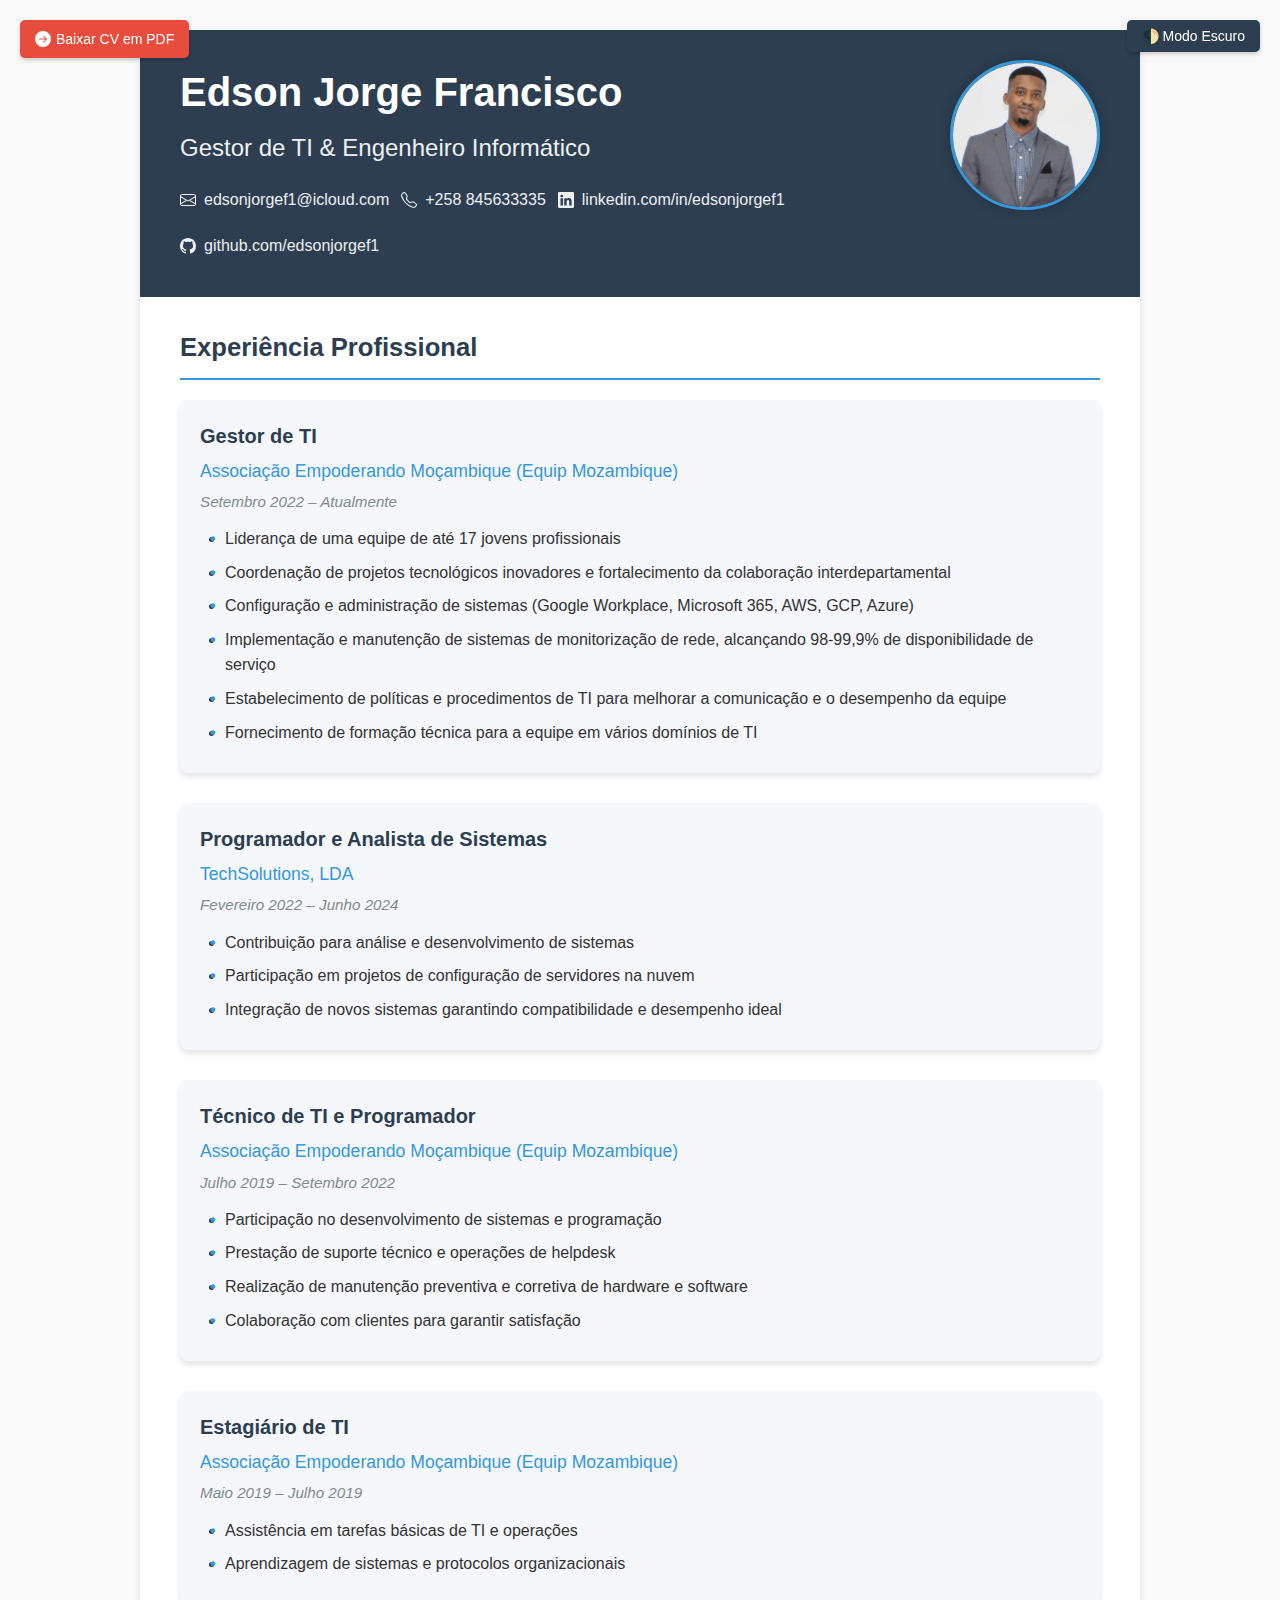
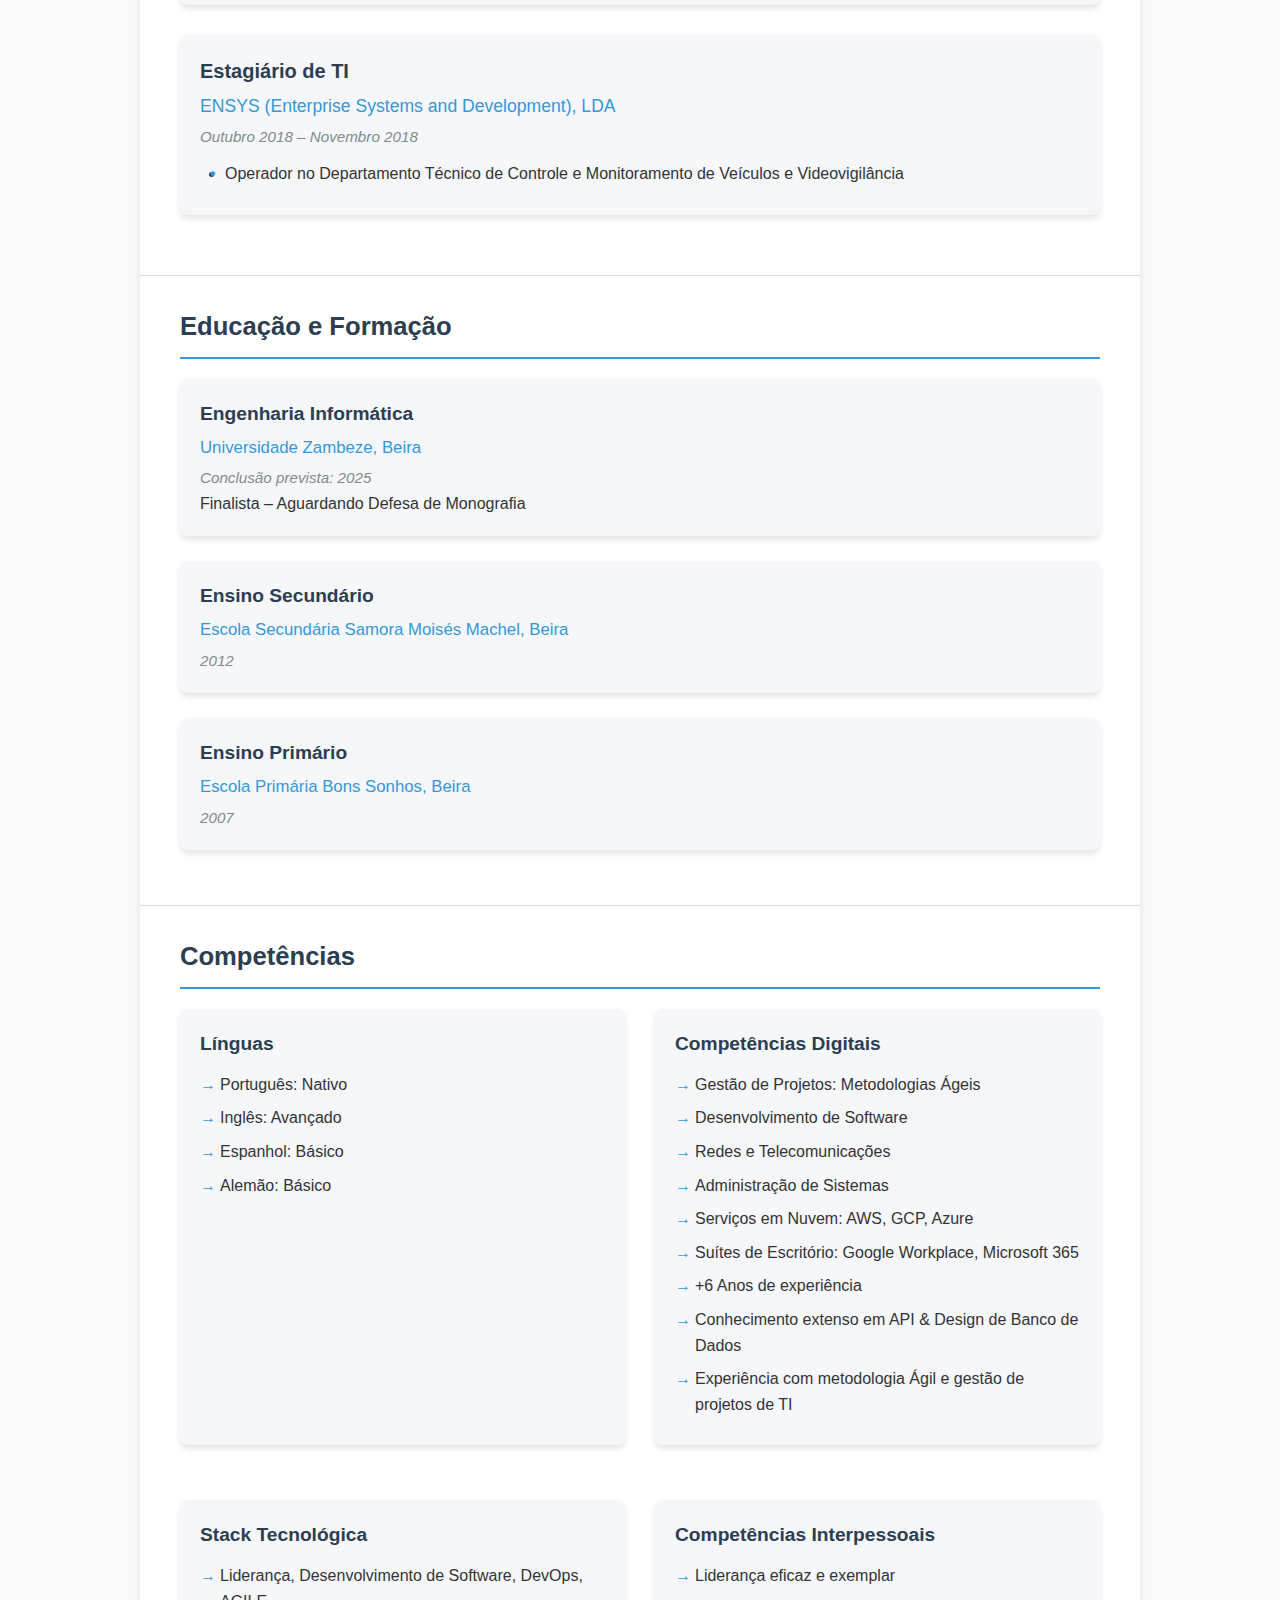
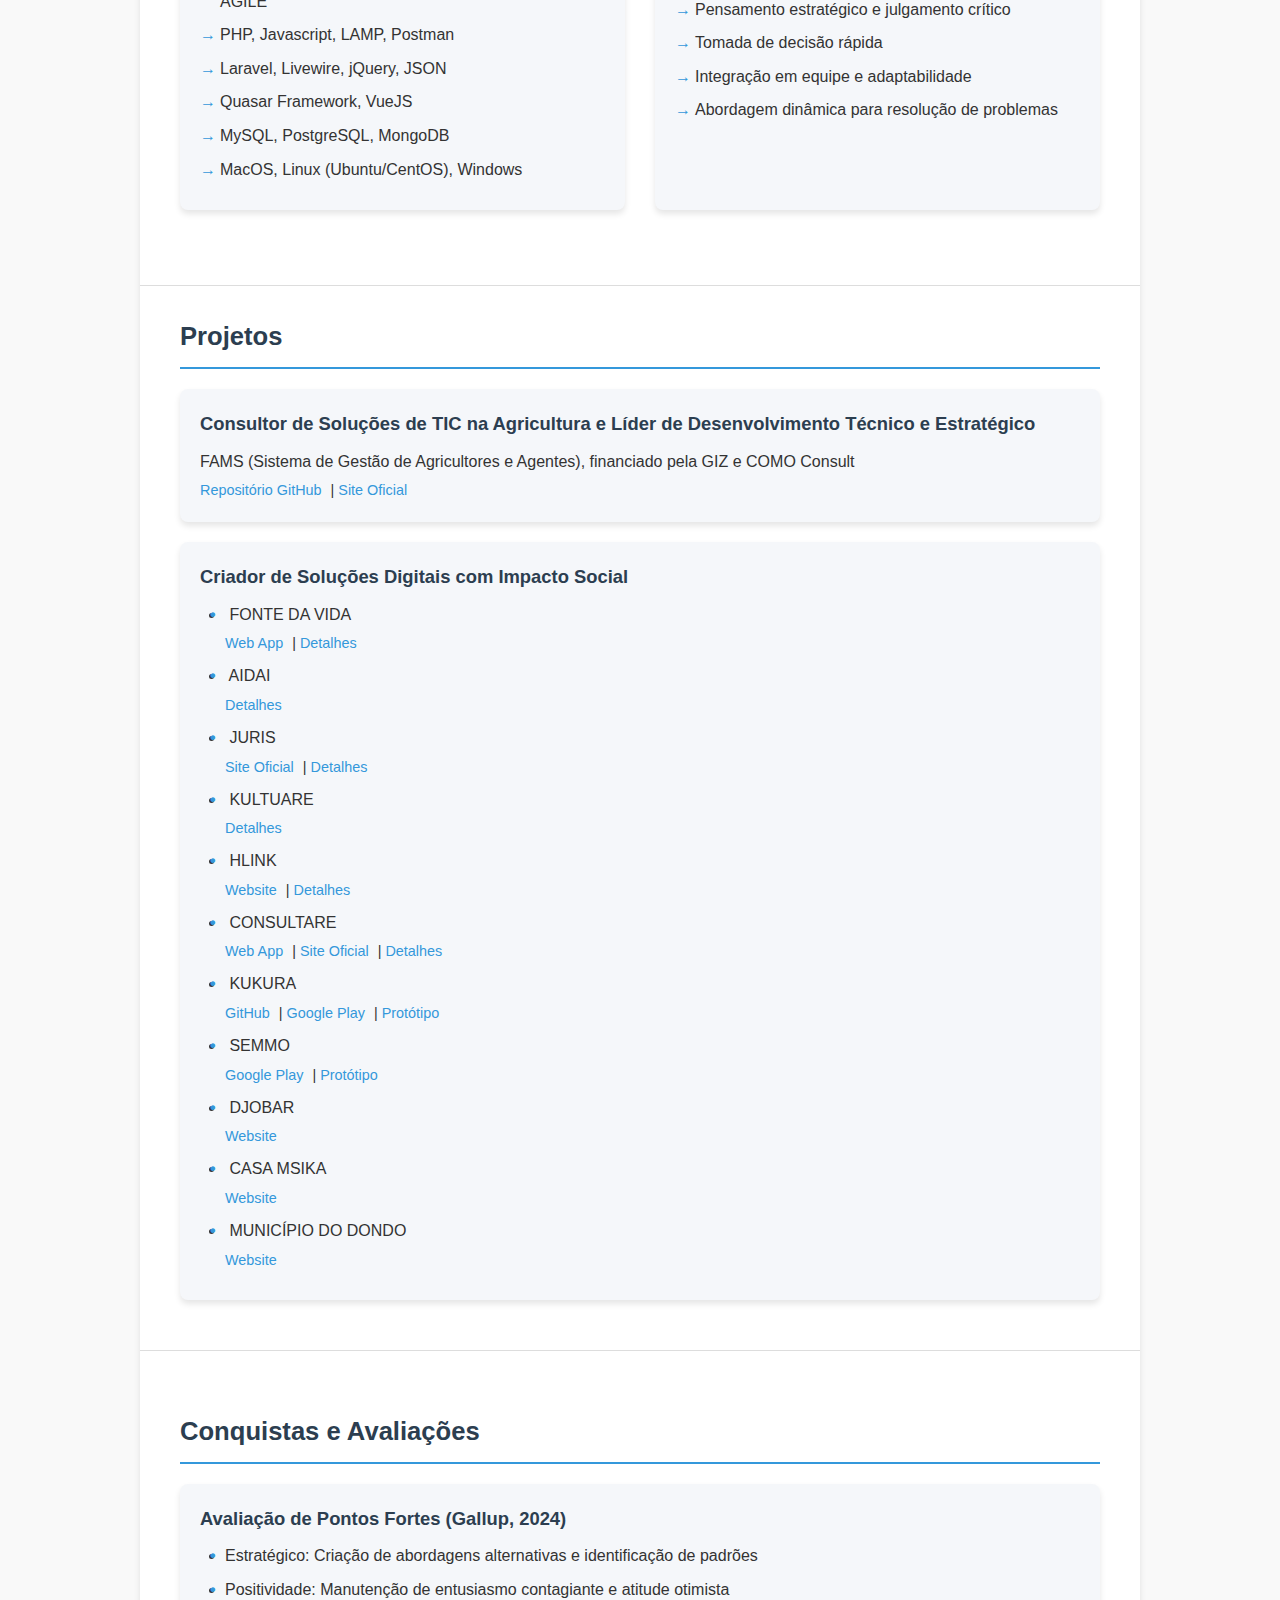
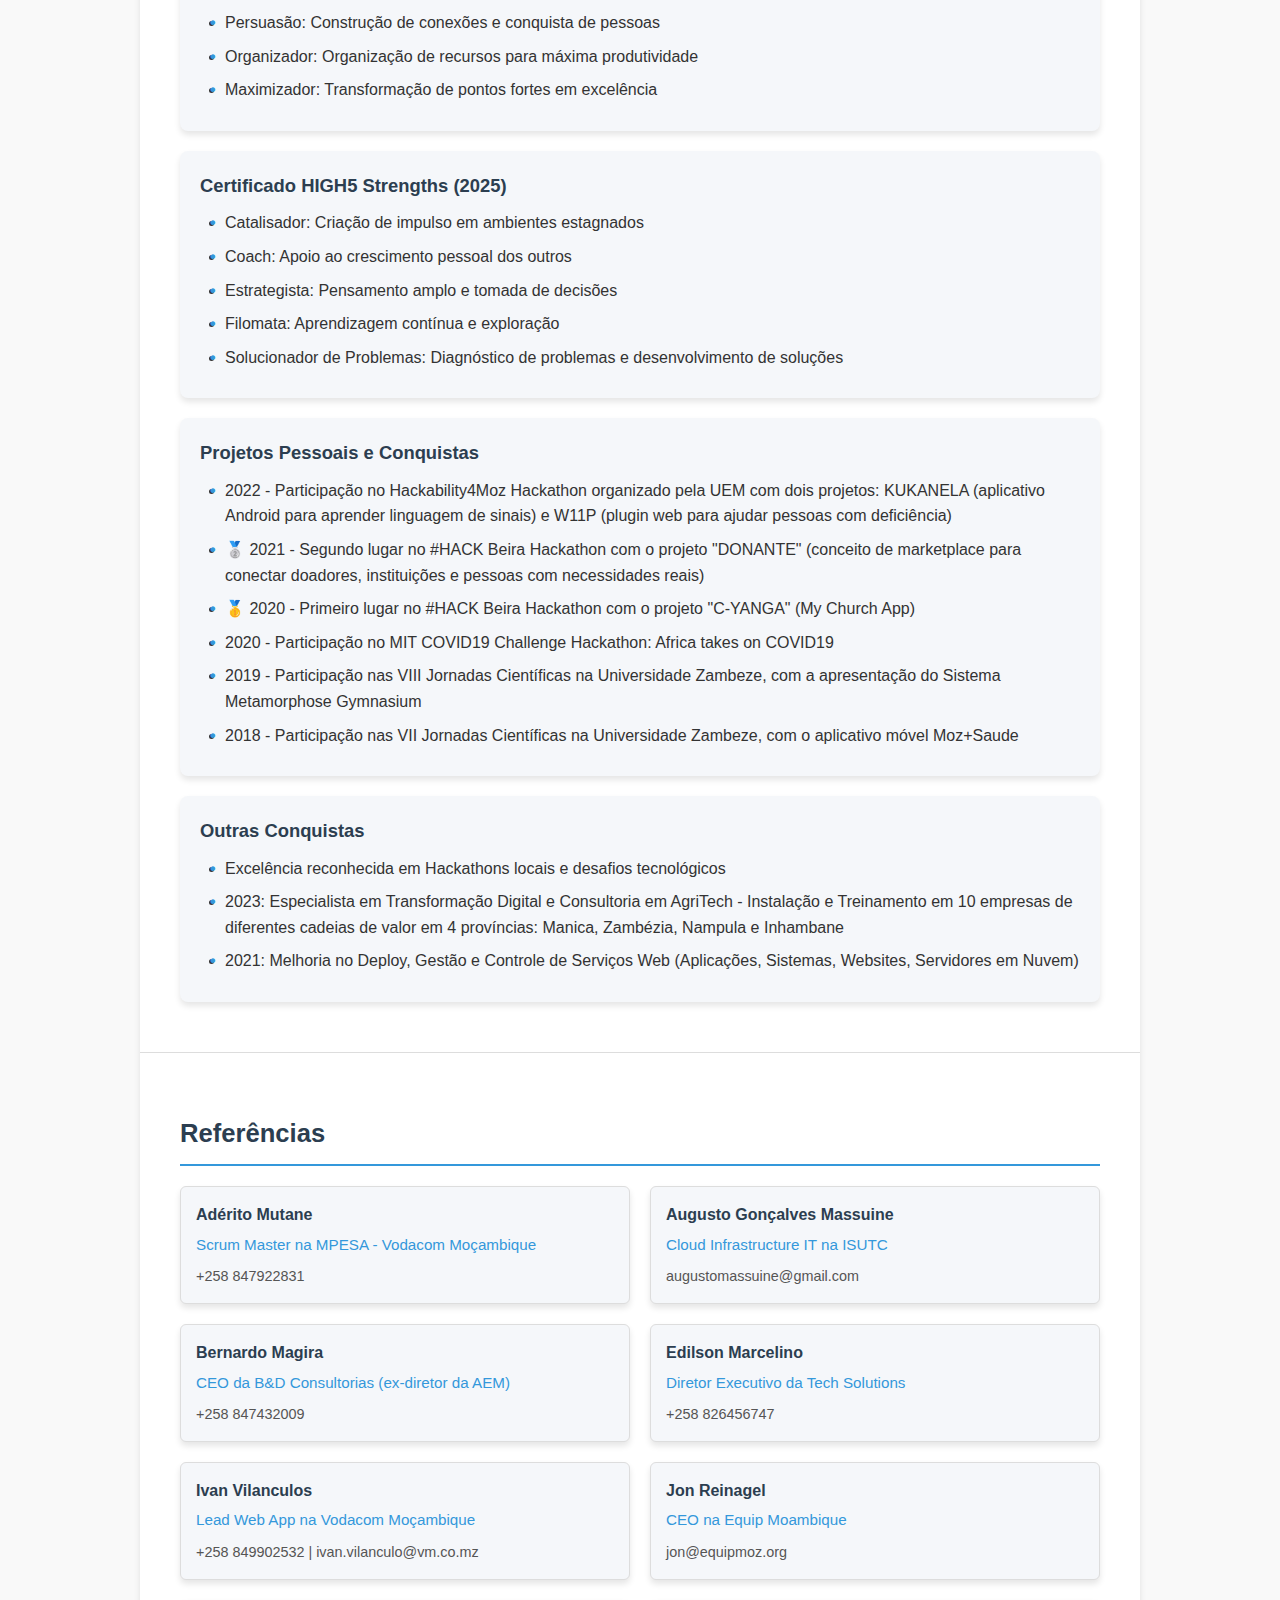
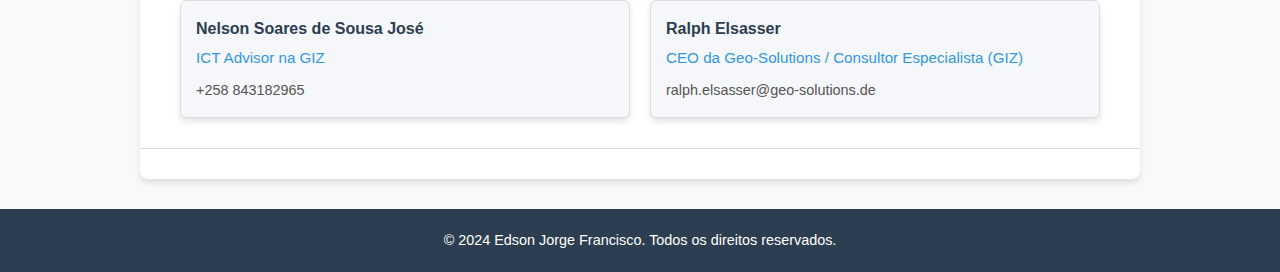
==== commit a17f0a97: "Removida opcao de linguagem" ====
--- a/edson.html
+++ b/edson.html
@@ -446,12 +446,12 @@
 
     <div class="controls">
         <button class="theme-toggle" onclick="toggleTheme()">🌓 Modo Escuro</button>
-        <select class="lang-toggle" onchange="changeLanguage(this.value)">
+        <!-- <select class="lang-toggle" onchange="changeLanguage(this.value)">
             <option value="pt">🇵🇹 Português</option>
             <option value="en">🇬🇧 English</option>
             <option value="es">🇪🇸 Español</option>
             <option value="de">🇩🇪 Deutsch</option>
-        </select>
+        </select> -->
     </div>
 
     <div class="container">
